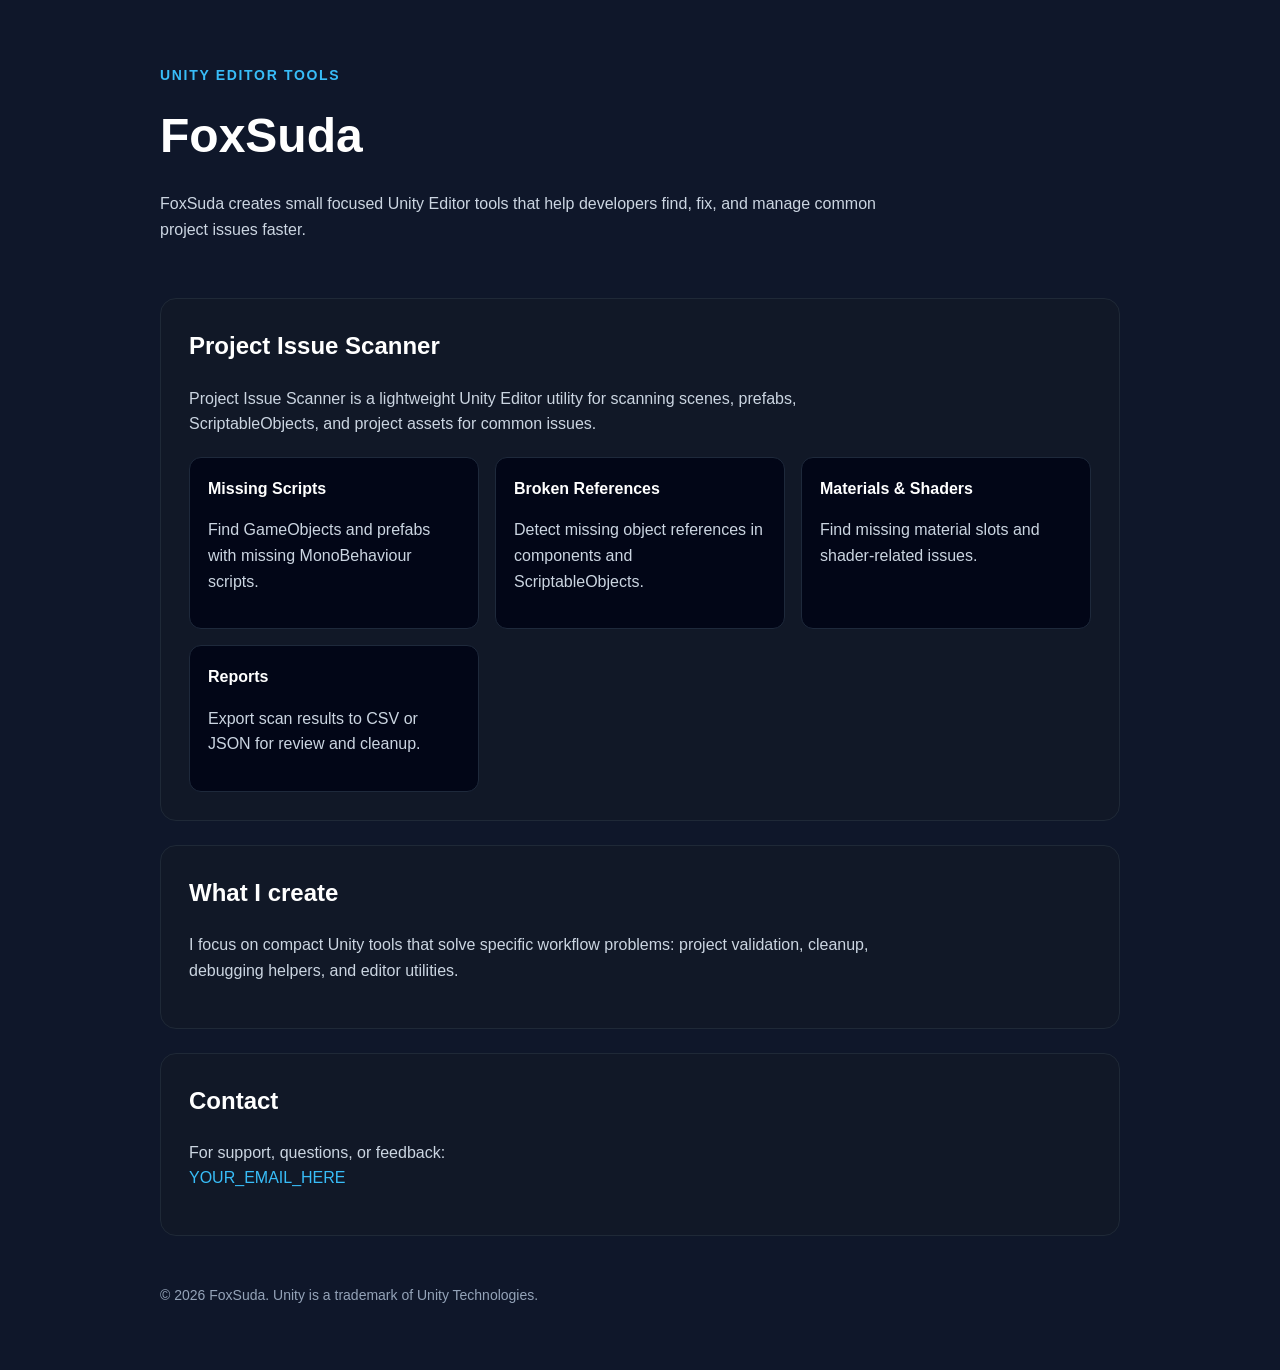
==== index.html @ 8eb8c8a2 "Create index.html" ====
<!DOCTYPE html>
<html lang="en">
<head>
  <meta charset="UTF-8" />
  <meta name="viewport" content="width=device-width, initial-scale=1.0" />
  <title>FoxSuda | Unity Editor Tools</title>
  <style>
    body {
      margin: 0;
      font-family: Arial, sans-serif;
      background: #0f172a;
      color: #e5e7eb;
      line-height: 1.6;
    }

    .container {
      max-width: 960px;
      margin: 0 auto;
      padding: 64px 24px;
    }

    .hero {
      margin-bottom: 56px;
    }

    .tag {
      color: #38bdf8;
      font-size: 14px;
      text-transform: uppercase;
      letter-spacing: 0.12em;
      font-weight: bold;
    }

    h1 {
      font-size: 48px;
      margin: 12px 0;
      color: #ffffff;
    }

    h2 {
      color: #ffffff;
      margin-top: 0;
    }

    p {
      color: #cbd5e1;
      max-width: 720px;
    }

    .card {
      background: #111827;
      border: 1px solid #1f2937;
      border-radius: 16px;
      padding: 28px;
      margin-bottom: 24px;
    }

    .features {
      display: grid;
      grid-template-columns: repeat(auto-fit, minmax(220px, 1fr));
      gap: 16px;
      margin-top: 20px;
    }

    .feature {
      background: #020617;
      border: 1px solid #1e293b;
      border-radius: 12px;
      padding: 18px;
    }

    .feature strong {
      color: #ffffff;
    }

    a {
      color: #38bdf8;
      text-decoration: none;
    }

    a:hover {
      text-decoration: underline;
    }

    .footer {
      margin-top: 48px;
      color: #94a3b8;
      font-size: 14px;
    }

    .button {
      display: inline-block;
      margin-top: 16px;
      padding: 10px 16px;
      background: #0284c7;
      color: white;
      border-radius: 10px;
      font-weight: bold;
    }

    .button:hover {
      background: #0369a1;
      text-decoration: none;
    }
  </style>
</head>
<body>
  <main class="container">
    <section class="hero">
      <div class="tag">Unity Editor Tools</div>
      <h1>FoxSuda</h1>
      <p>
        FoxSuda creates small focused Unity Editor tools that help developers find,
        fix, and manage common project issues faster.
      </p>
    </section>

    <section class="card">
      <h2>Project Issue Scanner</h2>
      <p>
        Project Issue Scanner is a lightweight Unity Editor utility for scanning scenes,
        prefabs, ScriptableObjects, and project assets for common issues.
      </p>

      <div class="features">
        <div class="feature">
          <strong>Missing Scripts</strong>
          <p>Find GameObjects and prefabs with missing MonoBehaviour scripts.</p>
        </div>

        <div class="feature">
          <strong>Broken References</strong>
          <p>Detect missing object references in components and ScriptableObjects.</p>
        </div>

        <div class="feature">
          <strong>Materials & Shaders</strong>
          <p>Find missing material slots and shader-related issues.</p>
        </div>

        <div class="feature">
          <strong>Reports</strong>
          <p>Export scan results to CSV or JSON for review and cleanup.</p>
        </div>
      </div>
    </section>

    <section class="card">
      <h2>What I create</h2>
      <p>
        I focus on compact Unity tools that solve specific workflow problems:
        project validation, cleanup, debugging helpers, and editor utilities.
      </p>
    </section>

    <section class="card">
      <h2>Contact</h2>
      <p>
        For support, questions, or feedback:
        <br />
        <a href="mailto:YOUR_EMAIL_HERE">YOUR_EMAIL_HERE</a>
      </p>
    </section>

    <div class="footer">
      © 2026 FoxSuda. Unity is a trademark of Unity Technologies.
    </div>
  </main>
</body>
</html>
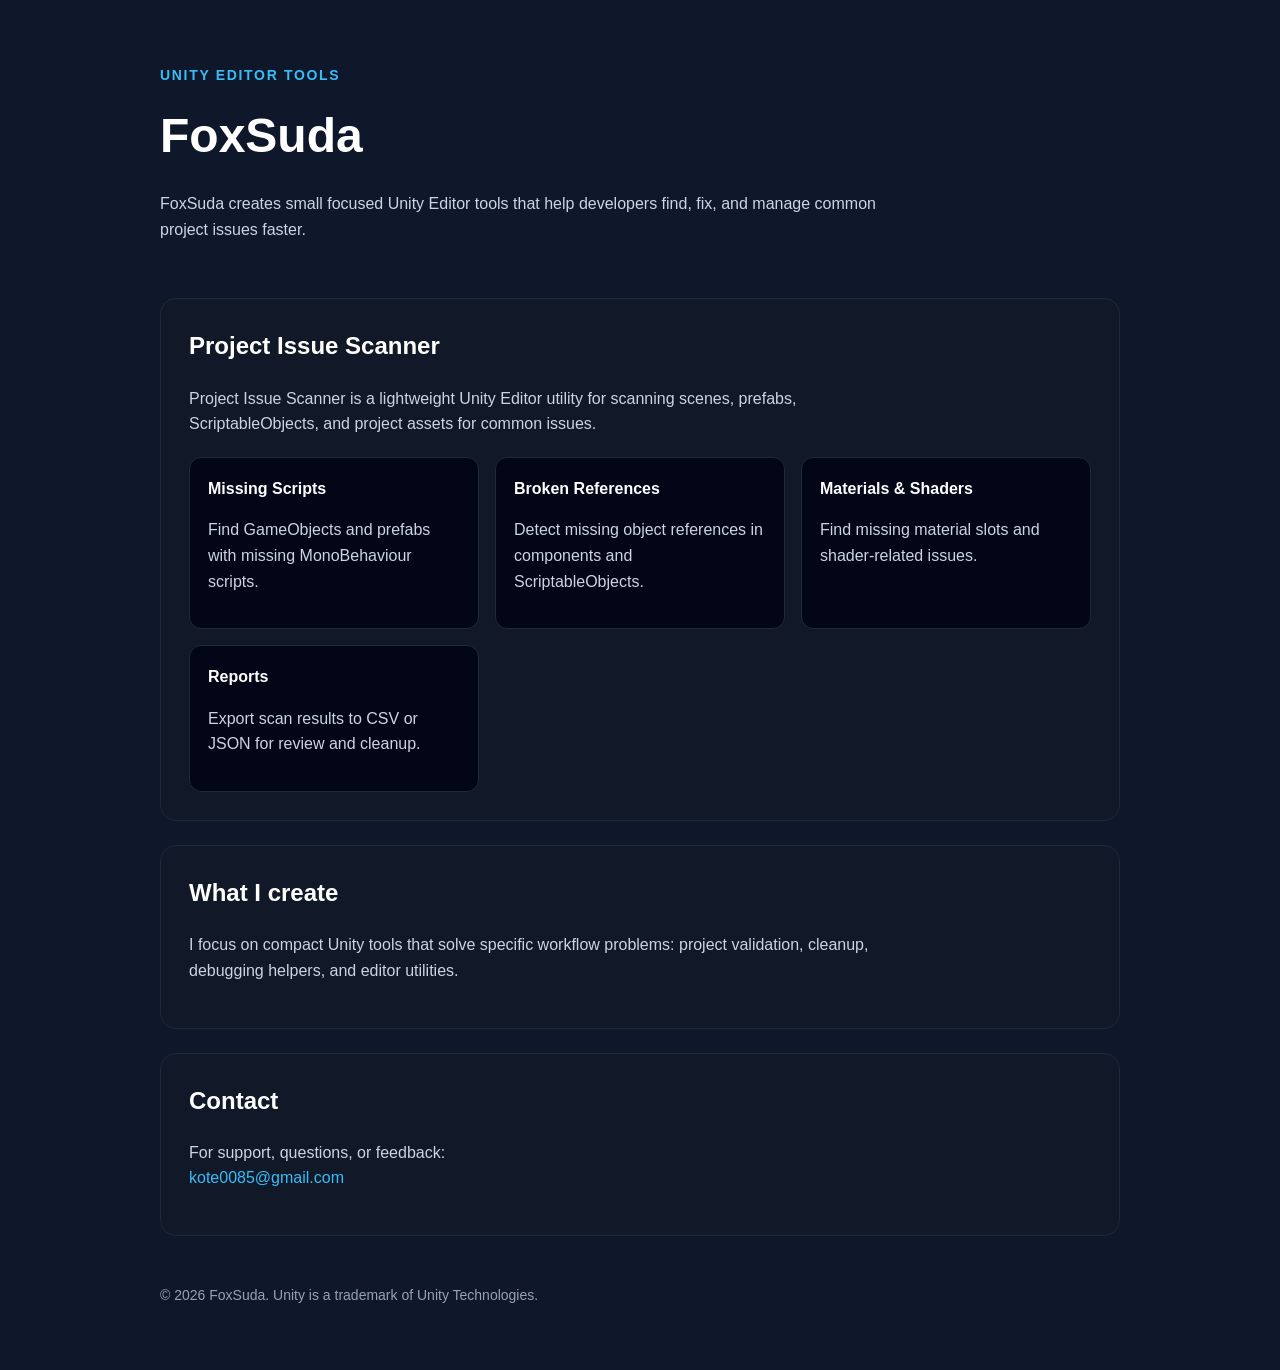
==== commit 686fd891: "Update index.html" ====
--- a/index.html
+++ b/index.html
@@ -158,7 +158,7 @@
       <p>
         For support, questions, or feedback:
         <br />
-        <a href="mailto:YOUR_EMAIL_HERE">YOUR_EMAIL_HERE</a>
+        <a href="mailto:YOUR_EMAIL_HERE">kote0085@gmail.com</a>
       </p>
     </section>
 
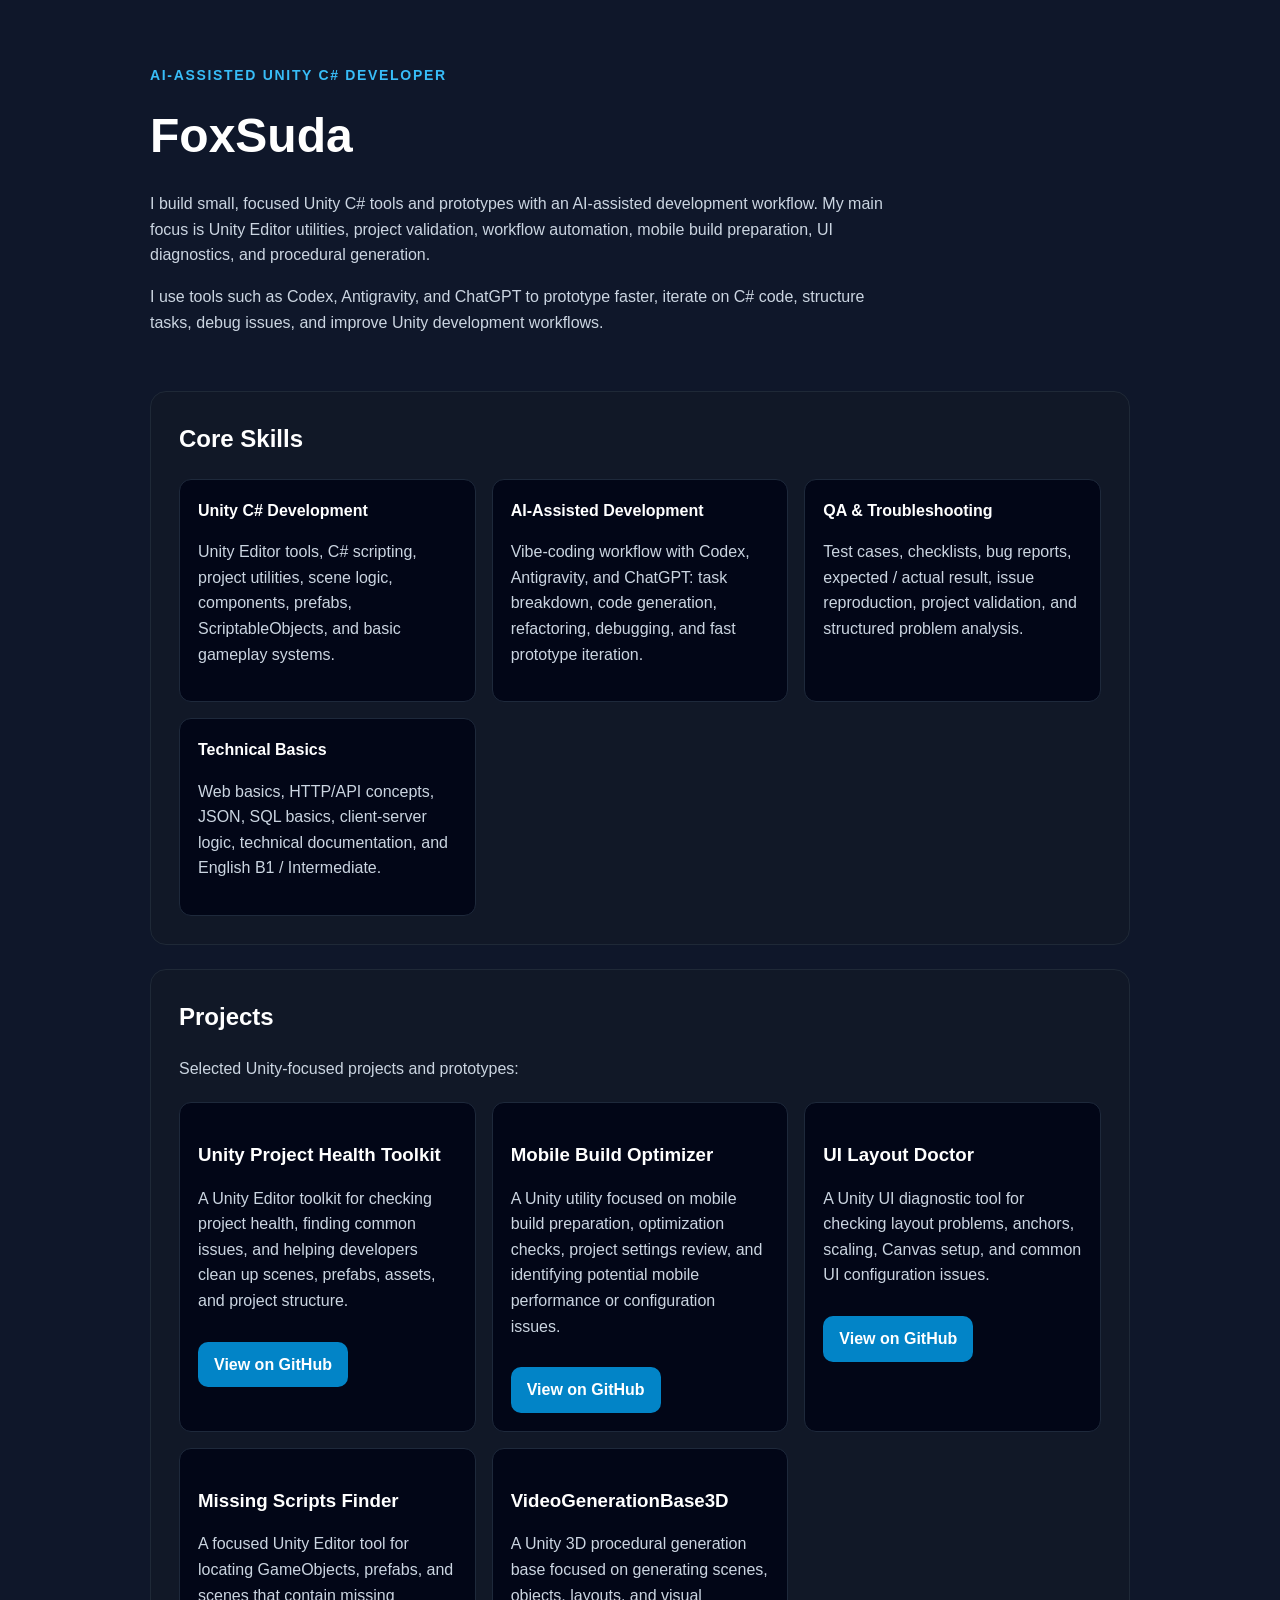
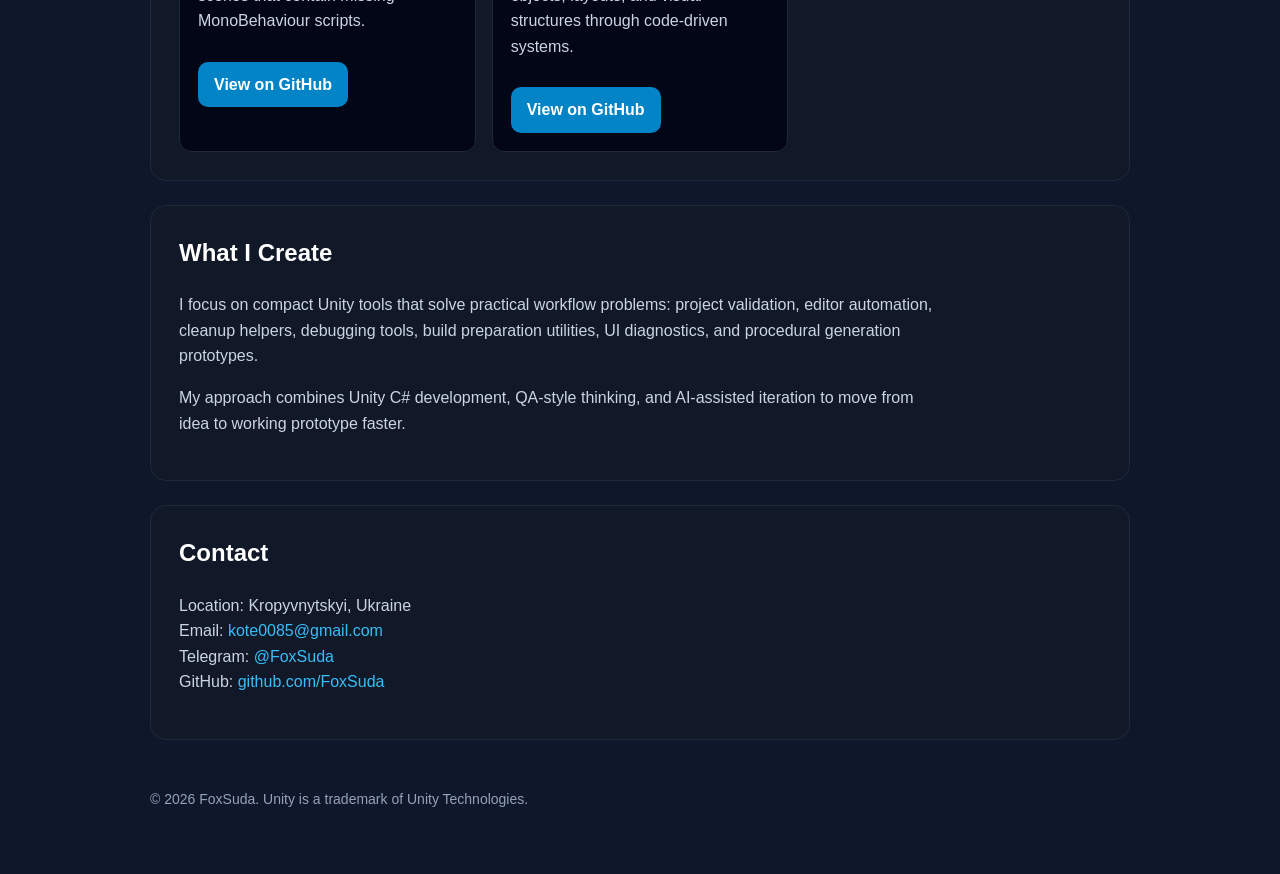
==== commit c84b1f44: "Update index.html" ====
--- a/index.html
+++ b/index.html
@@ -3,7 +3,12 @@
 <head>
   <meta charset="UTF-8" />
   <meta name="viewport" content="width=device-width, initial-scale=1.0" />
-  <title>FoxSuda | Unity Editor Tools</title>
+  <meta
+    name="description"
+    content="FoxSuda — AI-assisted Unity C# developer focused on Unity Editor tools, project validation utilities, mobile optimization, UI diagnostics, and procedural generation."
+  />
+  <title>FoxSuda | AI-Assisted Unity C# Developer</title>
+
   <style>
     body {
       margin: 0;
@@ -14,7 +19,7 @@
     }
 
     .container {
-      max-width: 960px;
+      max-width: 980px;
       margin: 0 auto;
       padding: 64px 24px;
     }
@@ -42,9 +47,14 @@
       margin-top: 0;
     }
 
+    h3 {
+      color: #ffffff;
+      margin-bottom: 8px;
+    }
+
     p {
       color: #cbd5e1;
-      max-width: 720px;
+      max-width: 760px;
     }
 
     .card {
@@ -55,22 +65,27 @@
       margin-bottom: 24px;
     }
 
-    .features {
+    .grid {
       display: grid;
-      grid-template-columns: repeat(auto-fit, minmax(220px, 1fr));
+      grid-template-columns: repeat(auto-fit, minmax(240px, 1fr));
       gap: 16px;
       margin-top: 20px;
     }
 
-    .feature {
+    .item {
       background: #020617;
       border: 1px solid #1e293b;
       border-radius: 12px;
       padding: 18px;
     }
 
-    .feature strong {
-      color: #ffffff;
+    .item strong {
+      color: #ffffff;
+    }
+
+    .small {
+      font-size: 14px;
+      color: #94a3b8;
     }
 
     a {
@@ -82,15 +97,9 @@
       text-decoration: underline;
     }
 
-    .footer {
-      margin-top: 48px;
-      color: #94a3b8;
-      font-size: 14px;
-    }
-
     .button {
       display: inline-block;
-      margin-top: 16px;
+      margin-top: 12px;
       padding: 10px 16px;
       background: #0284c7;
       color: white;
@@ -102,63 +111,165 @@
       background: #0369a1;
       text-decoration: none;
     }
+
+    .footer {
+      margin-top: 48px;
+      color: #94a3b8;
+      font-size: 14px;
+    }
   </style>
 </head>
+
 <body>
   <main class="container">
     <section class="hero">
-      <div class="tag">Unity Editor Tools</div>
+      <div class="tag">AI-Assisted Unity C# Developer</div>
       <h1>FoxSuda</h1>
-      <p>
-        FoxSuda creates small focused Unity Editor tools that help developers find,
-        fix, and manage common project issues faster.
-      </p>
-    </section>
-
-    <section class="card">
-      <h2>Project Issue Scanner</h2>
-      <p>
-        Project Issue Scanner is a lightweight Unity Editor utility for scanning scenes,
-        prefabs, ScriptableObjects, and project assets for common issues.
-      </p>
-
-      <div class="features">
-        <div class="feature">
-          <strong>Missing Scripts</strong>
-          <p>Find GameObjects and prefabs with missing MonoBehaviour scripts.</p>
-        </div>
-
-        <div class="feature">
-          <strong>Broken References</strong>
-          <p>Detect missing object references in components and ScriptableObjects.</p>
-        </div>
-
-        <div class="feature">
-          <strong>Materials & Shaders</strong>
-          <p>Find missing material slots and shader-related issues.</p>
-        </div>
-
-        <div class="feature">
-          <strong>Reports</strong>
-          <p>Export scan results to CSV or JSON for review and cleanup.</p>
+
+      <p>
+        I build small, focused Unity C# tools and prototypes with an AI-assisted
+        development workflow. My main focus is Unity Editor utilities, project
+        validation, workflow automation, mobile build preparation, UI diagnostics,
+        and procedural generation.
+      </p>
+
+      <p>
+        I use tools such as Codex, Antigravity, and ChatGPT to prototype faster,
+        iterate on C# code, structure tasks, debug issues, and improve Unity
+        development workflows.
+      </p>
+    </section>
+
+    <section class="card">
+      <h2>Core Skills</h2>
+
+      <div class="grid">
+        <div class="item">
+          <strong>Unity C# Development</strong>
+          <p>
+            Unity Editor tools, C# scripting, project utilities, scene logic,
+            components, prefabs, ScriptableObjects, and basic gameplay systems.
+          </p>
+        </div>
+
+        <div class="item">
+          <strong>AI-Assisted Development</strong>
+          <p>
+            Vibe-coding workflow with Codex, Antigravity, and ChatGPT:
+            task breakdown, code generation, refactoring, debugging, and fast
+            prototype iteration.
+          </p>
+        </div>
+
+        <div class="item">
+          <strong>QA & Troubleshooting</strong>
+          <p>
+            Test cases, checklists, bug reports, expected / actual result,
+            issue reproduction, project validation, and structured problem analysis.
+          </p>
+        </div>
+
+        <div class="item">
+          <strong>Technical Basics</strong>
+          <p>
+            Web basics, HTTP/API concepts, JSON, SQL basics, client-server logic,
+            technical documentation, and English B1 / Intermediate.
+          </p>
         </div>
       </div>
     </section>
 
     <section class="card">
-      <h2>What I create</h2>
-      <p>
-        I focus on compact Unity tools that solve specific workflow problems:
-        project validation, cleanup, debugging helpers, and editor utilities.
+      <h2>Projects</h2>
+      <p>
+        Selected Unity-focused projects and prototypes:
+      </p>
+
+      <div class="grid">
+        <div class="item">
+          <h3>Unity Project Health Toolkit</h3>
+          <p>
+            A Unity Editor toolkit for checking project health, finding common
+            issues, and helping developers clean up scenes, prefabs, assets, and
+            project structure.
+          </p>
+          <a class="button" href="https://github.com/FoxSuda/UnityProjectHealthToolkit" target="_blank" rel="noopener noreferrer">
+            View on GitHub
+          </a>
+        </div>
+
+        <div class="item">
+          <h3>Mobile Build Optimizer</h3>
+          <p>
+            A Unity utility focused on mobile build preparation, optimization
+            checks, project settings review, and identifying potential mobile
+            performance or configuration issues.
+          </p>
+          <a class="button" href="https://github.com/FoxSuda/Mobile-Build-Optimizer" target="_blank" rel="noopener noreferrer">
+            View on GitHub
+          </a>
+        </div>
+
+        <div class="item">
+          <h3>UI Layout Doctor</h3>
+          <p>
+            A Unity UI diagnostic tool for checking layout problems, anchors,
+            scaling, Canvas setup, and common UI configuration issues.
+          </p>
+          <a class="button" href="https://github.com/FoxSuda/UI-Layout-Doctor" target="_blank" rel="noopener noreferrer">
+            View on GitHub
+          </a>
+        </div>
+
+        <div class="item">
+          <h3>Missing Scripts Finder</h3>
+          <p>
+            A focused Unity Editor tool for locating GameObjects, prefabs, and
+            scenes that contain missing MonoBehaviour scripts.
+          </p>
+          <a class="button" href="https://github.com/FoxSuda/Missing-Scripts-Finder" target="_blank" rel="noopener noreferrer">
+            View on GitHub
+          </a>
+        </div>
+
+        <div class="item">
+          <h3>VideoGenerationBase3D</h3>
+          <p>
+            A Unity 3D procedural generation base focused on generating scenes,
+            objects, layouts, and visual structures through code-driven systems.
+          </p>
+          <a class="button" href="https://github.com/FoxSuda/VideoGenerationBase3D" target="_blank" rel="noopener noreferrer">
+            View on GitHub
+          </a>
+        </div>
+      </div>
+    </section>
+
+    <section class="card">
+      <h2>What I Create</h2>
+      <p>
+        I focus on compact Unity tools that solve practical workflow problems:
+        project validation, editor automation, cleanup helpers, debugging tools,
+        build preparation utilities, UI diagnostics, and procedural generation
+        prototypes.
+      </p>
+
+      <p>
+        My approach combines Unity C# development, QA-style thinking, and
+        AI-assisted iteration to move from idea to working prototype faster.
       </p>
     </section>
 
     <section class="card">
       <h2>Contact</h2>
       <p>
-        For support, questions, or feedback:
+        Location: Kropyvnytskyi, Ukraine
         <br />
-        <a href="mailto:YOUR_EMAIL_HERE">kote0085@gmail.com</a>
+        Email: <a href="mailto:kote0085@gmail.com">kote0085@gmail.com</a>
+        <br />
+        Telegram: <a href="https://t.me/FoxSuda" target="_blank" rel="noopener noreferrer">@FoxSuda</a>
+        <br />
+        GitHub: <a href="https://github.com/FoxSuda" target="_blank" rel="noopener noreferrer">github.com/FoxSuda</a>
       </p>
     </section>
 
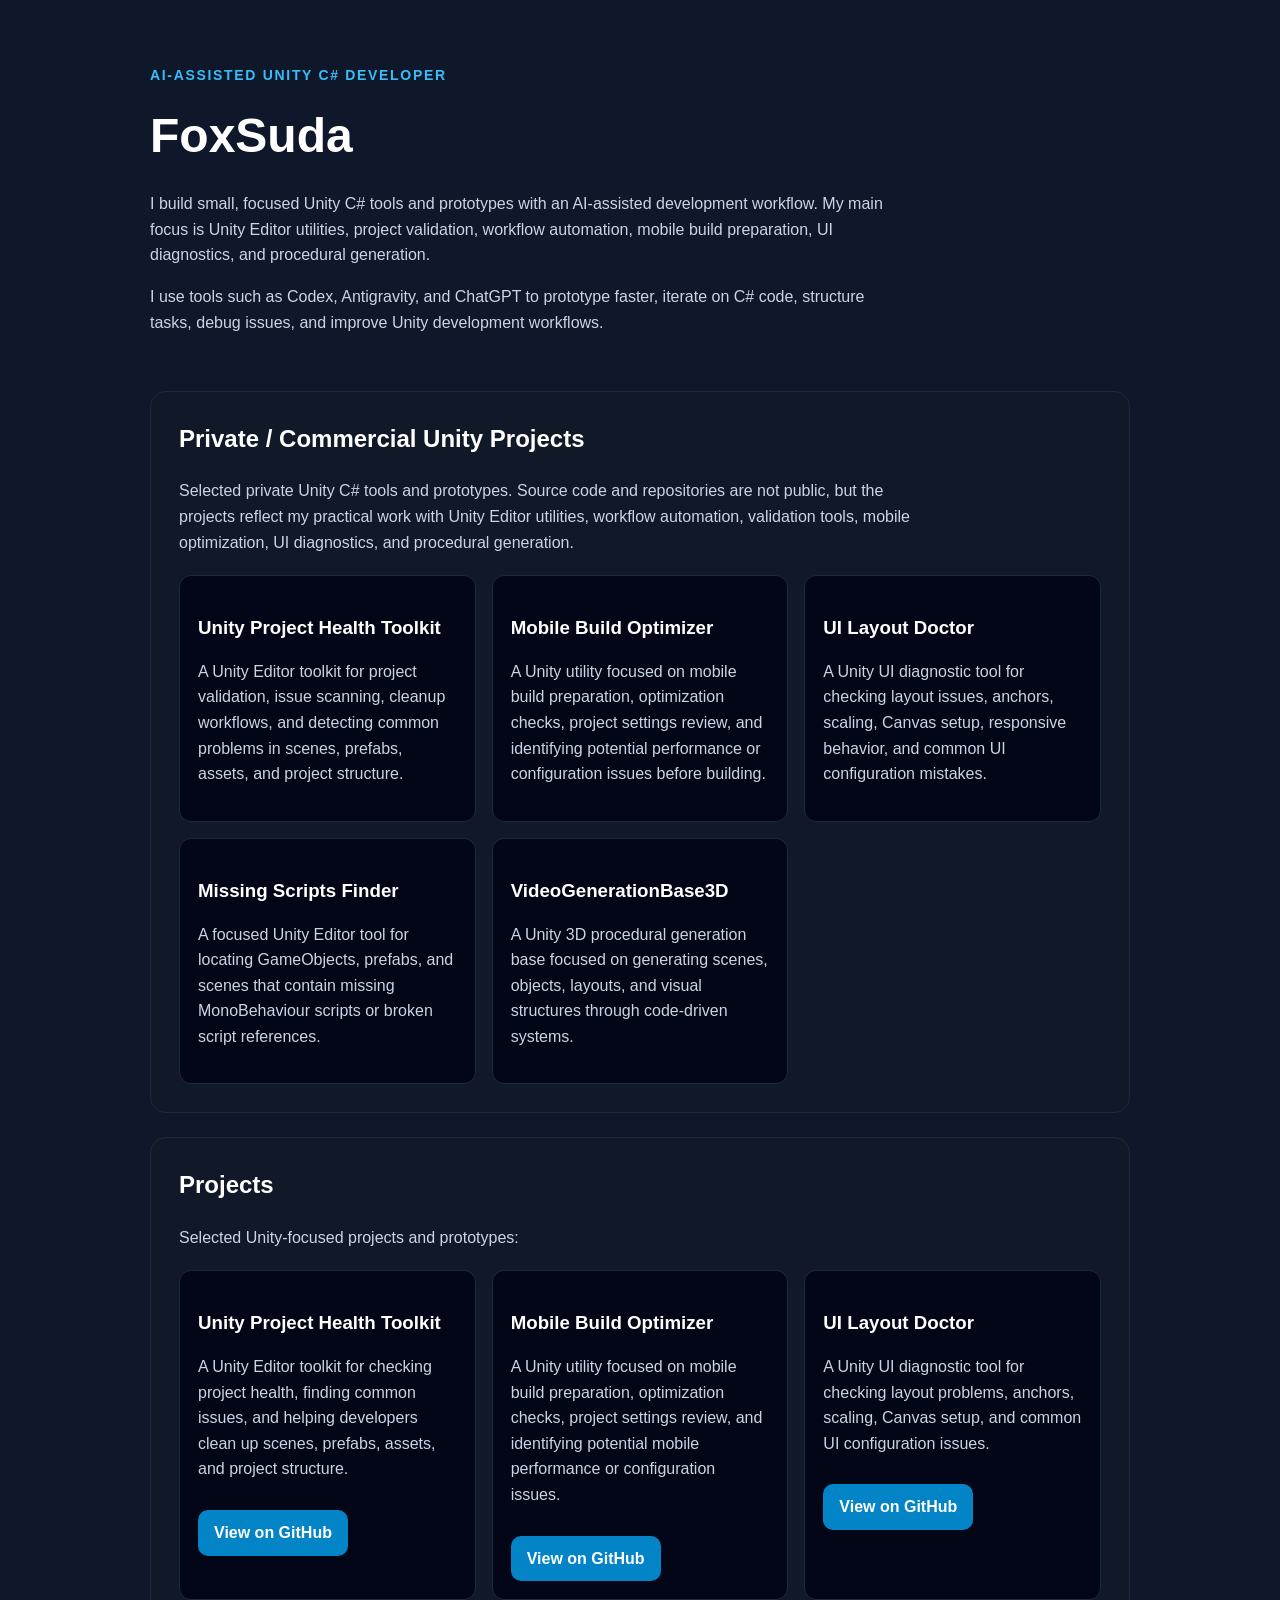
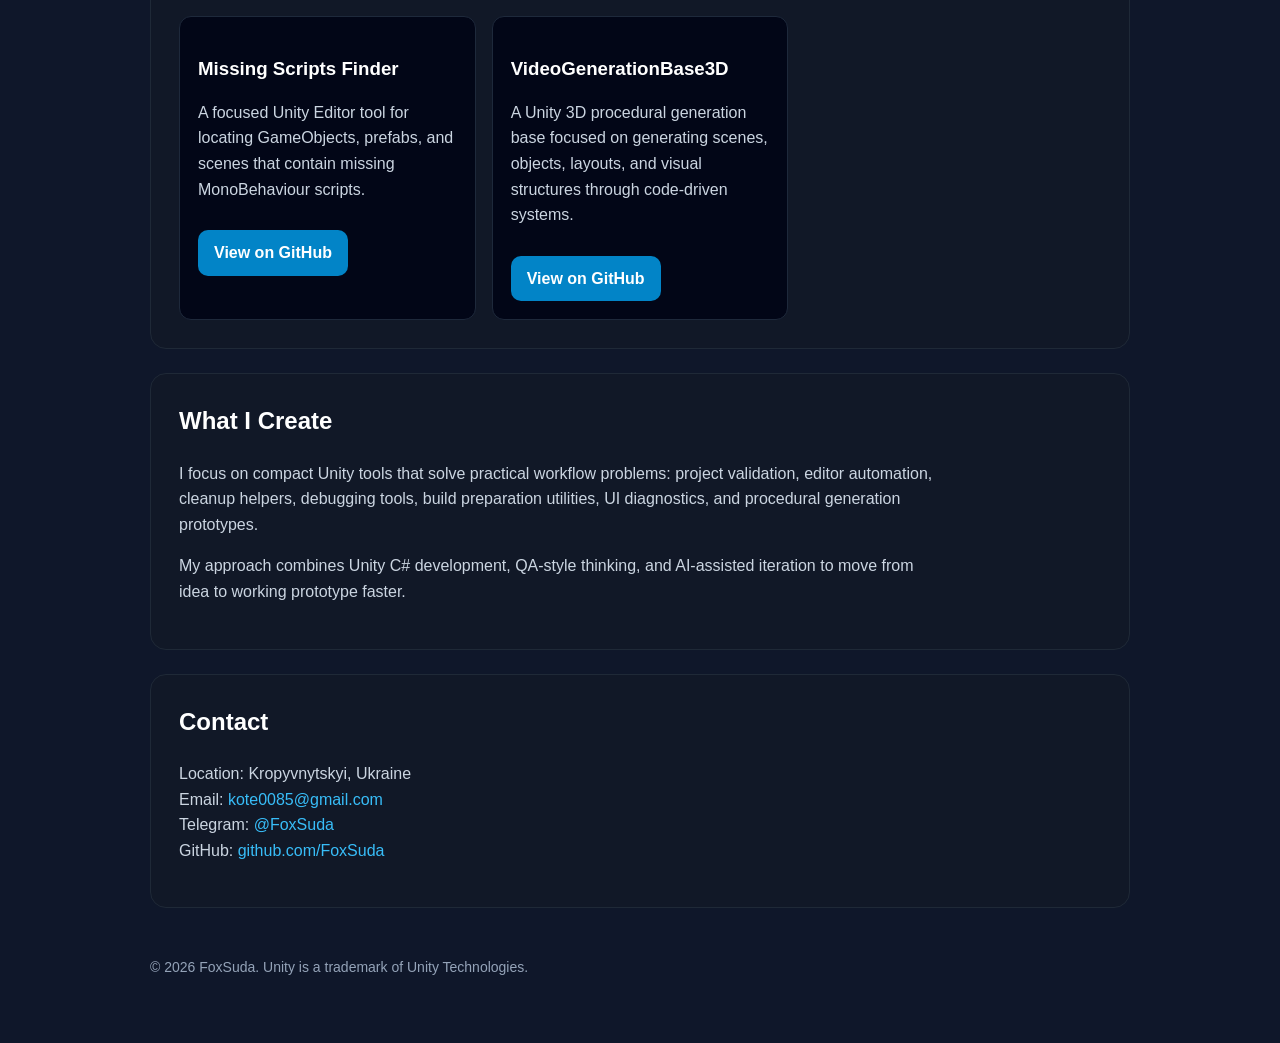
==== commit 9f22f5e8: "Update index.html" ====
--- a/index.html
+++ b/index.html
@@ -141,43 +141,58 @@
     </section>
 
     <section class="card">
-      <h2>Core Skills</h2>
-
-      <div class="grid">
-        <div class="item">
-          <strong>Unity C# Development</strong>
-          <p>
-            Unity Editor tools, C# scripting, project utilities, scene logic,
-            components, prefabs, ScriptableObjects, and basic gameplay systems.
-          </p>
-        </div>
-
-        <div class="item">
-          <strong>AI-Assisted Development</strong>
-          <p>
-            Vibe-coding workflow with Codex, Antigravity, and ChatGPT:
-            task breakdown, code generation, refactoring, debugging, and fast
-            prototype iteration.
-          </p>
-        </div>
-
-        <div class="item">
-          <strong>QA & Troubleshooting</strong>
-          <p>
-            Test cases, checklists, bug reports, expected / actual result,
-            issue reproduction, project validation, and structured problem analysis.
-          </p>
-        </div>
-
-        <div class="item">
-          <strong>Technical Basics</strong>
-          <p>
-            Web basics, HTTP/API concepts, JSON, SQL basics, client-server logic,
-            technical documentation, and English B1 / Intermediate.
-          </p>
-        </div>
-      </div>
-    </section>
+  <h2>Private / Commercial Unity Projects</h2>
+  <p>
+    Selected private Unity C# tools and prototypes. Source code and repositories
+    are not public, but the projects reflect my practical work with Unity Editor
+    utilities, workflow automation, validation tools, mobile optimization, UI
+    diagnostics, and procedural generation.
+  </p>
+
+  <div class="grid">
+    <div class="item">
+      <h3>Unity Project Health Toolkit</h3>
+      <p>
+        A Unity Editor toolkit for project validation, issue scanning, cleanup
+        workflows, and detecting common problems in scenes, prefabs, assets, and
+        project structure.
+      </p>
+    </div>
+
+    <div class="item">
+      <h3>Mobile Build Optimizer</h3>
+      <p>
+        A Unity utility focused on mobile build preparation, optimization checks,
+        project settings review, and identifying potential performance or
+        configuration issues before building.
+      </p>
+    </div>
+
+    <div class="item">
+      <h3>UI Layout Doctor</h3>
+      <p>
+        A Unity UI diagnostic tool for checking layout issues, anchors, scaling,
+        Canvas setup, responsive behavior, and common UI configuration mistakes.
+      </p>
+    </div>
+
+    <div class="item">
+      <h3>Missing Scripts Finder</h3>
+      <p>
+        A focused Unity Editor tool for locating GameObjects, prefabs, and scenes
+        that contain missing MonoBehaviour scripts or broken script references.
+      </p>
+    </div>
+
+    <div class="item">
+      <h3>VideoGenerationBase3D</h3>
+      <p>
+        A Unity 3D procedural generation base focused on generating scenes,
+        objects, layouts, and visual structures through code-driven systems.
+      </p>
+    </div>
+  </div>
+</section>
 
     <section class="card">
       <h2>Projects</h2>
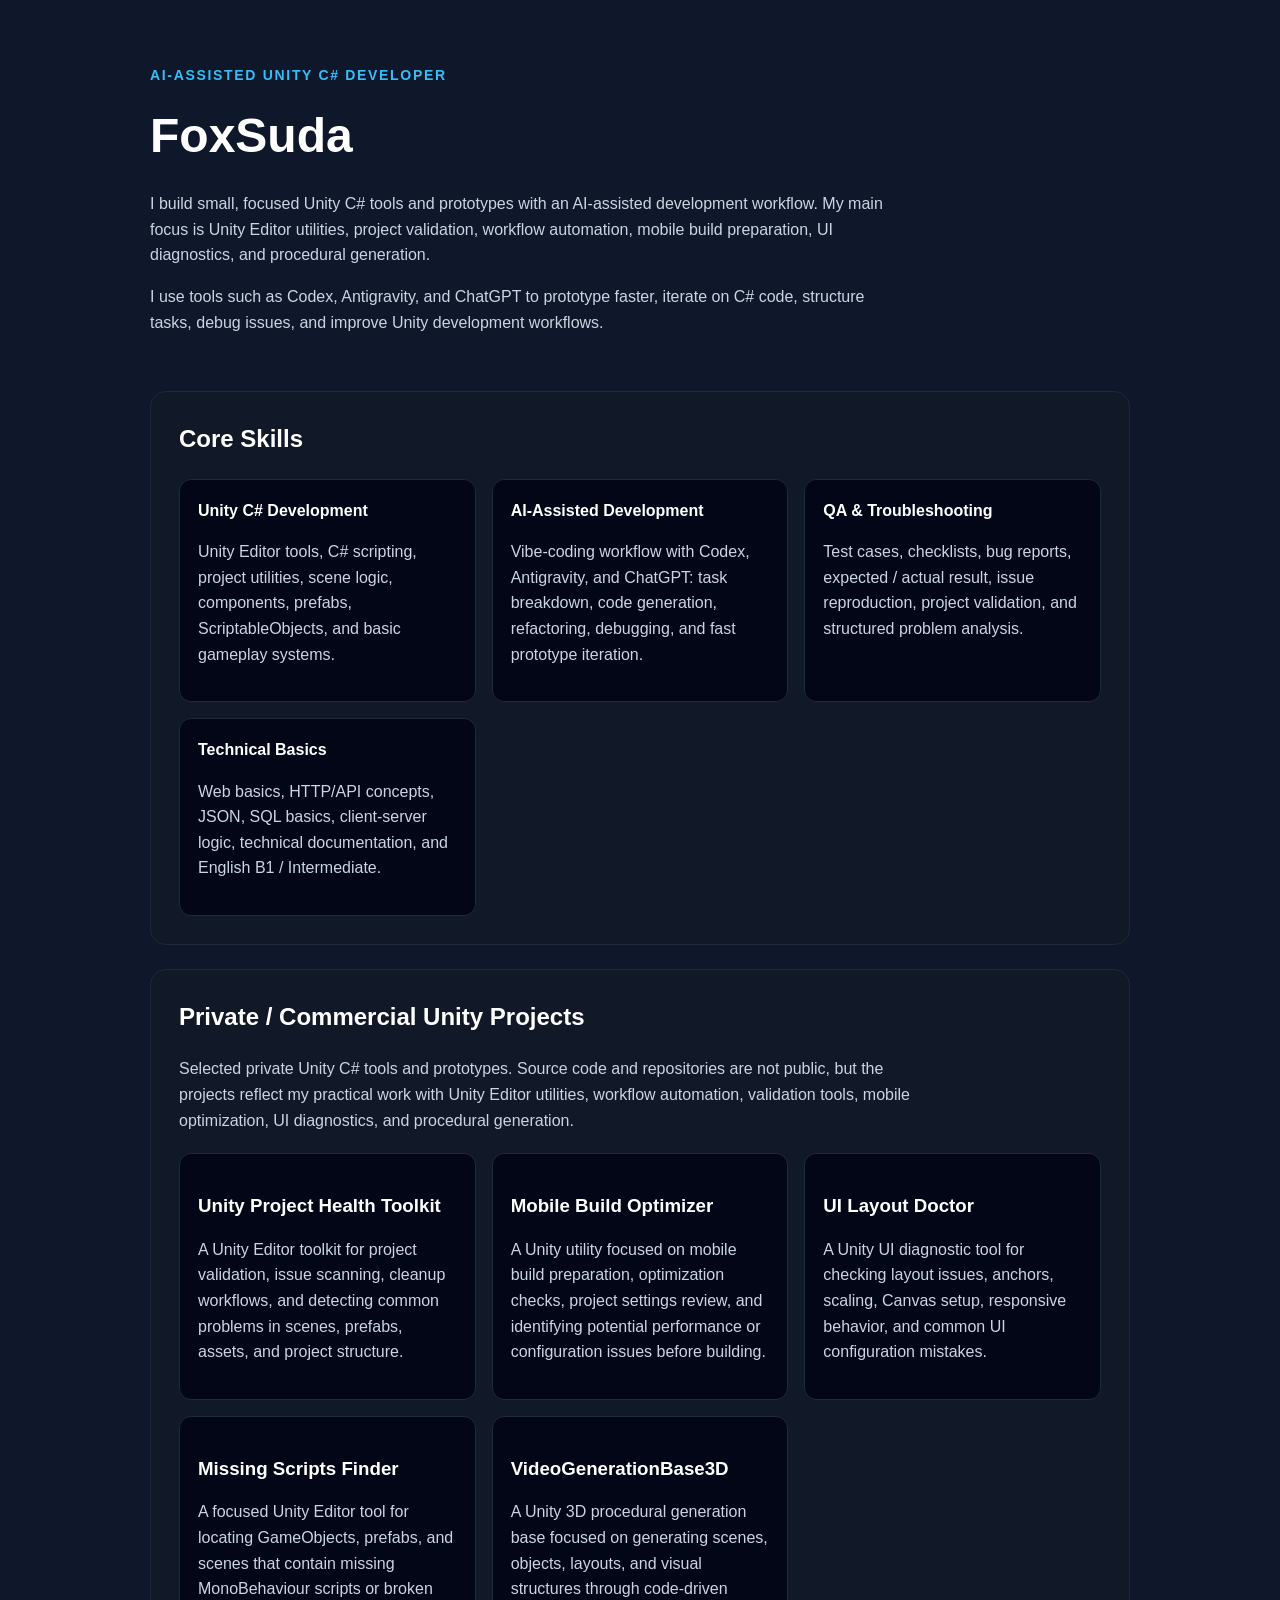
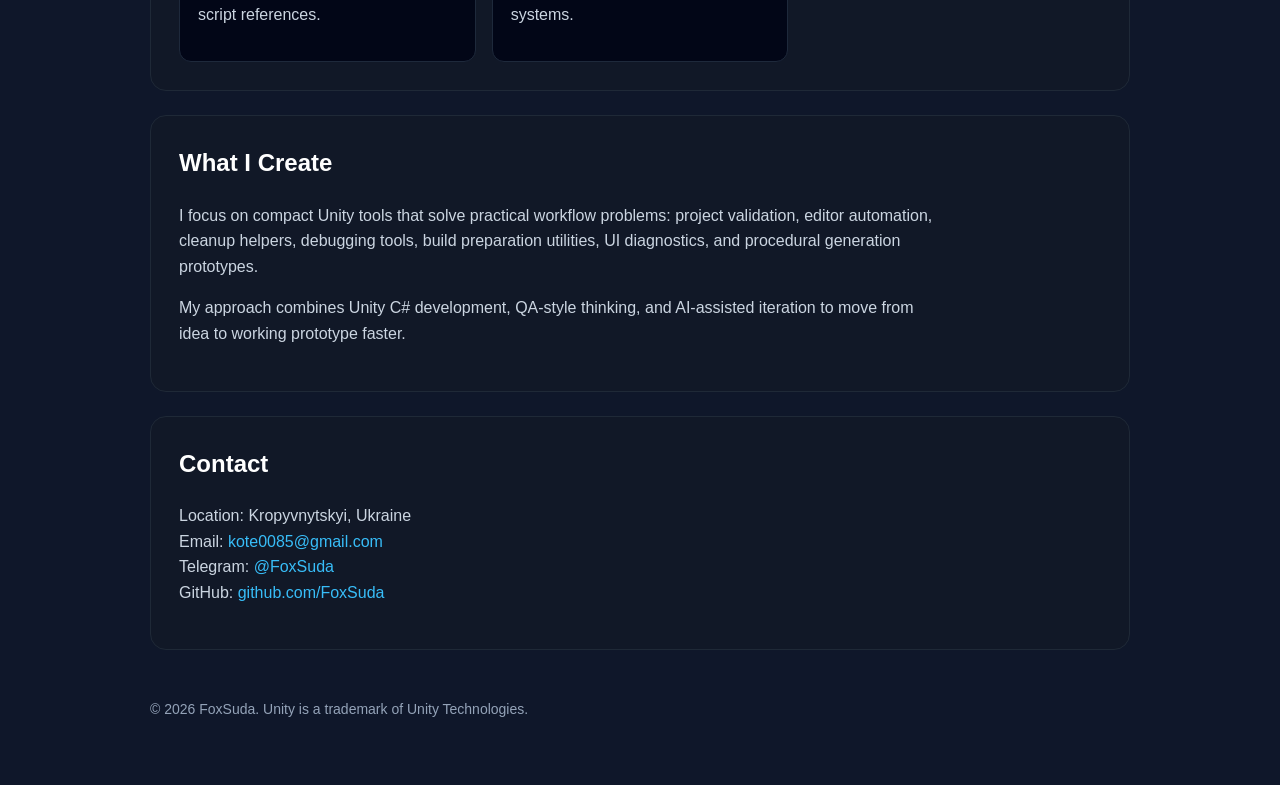
==== commit 45a316ba: "Update index.html" ====
--- a/index.html
+++ b/index.html
@@ -83,11 +83,6 @@
       color: #ffffff;
     }
 
-    .small {
-      font-size: 14px;
-      color: #94a3b8;
-    }
-
     a {
       color: #38bdf8;
       text-decoration: none;
@@ -95,21 +90,6 @@
 
     a:hover {
       text-decoration: underline;
-    }
-
-    .button {
-      display: inline-block;
-      margin-top: 12px;
-      padding: 10px 16px;
-      background: #0284c7;
-      color: white;
-      border-radius: 10px;
-      font-weight: bold;
-    }
-
-    .button:hover {
-      background: #0369a1;
-      text-decoration: none;
     }
 
     .footer {
@@ -141,110 +121,87 @@
     </section>
 
     <section class="card">
-  <h2>Private / Commercial Unity Projects</h2>
-  <p>
-    Selected private Unity C# tools and prototypes. Source code and repositories
-    are not public, but the projects reflect my practical work with Unity Editor
-    utilities, workflow automation, validation tools, mobile optimization, UI
-    diagnostics, and procedural generation.
-  </p>
-
-  <div class="grid">
-    <div class="item">
-      <h3>Unity Project Health Toolkit</h3>
-      <p>
-        A Unity Editor toolkit for project validation, issue scanning, cleanup
-        workflows, and detecting common problems in scenes, prefabs, assets, and
-        project structure.
-      </p>
-    </div>
-
-    <div class="item">
-      <h3>Mobile Build Optimizer</h3>
-      <p>
-        A Unity utility focused on mobile build preparation, optimization checks,
-        project settings review, and identifying potential performance or
-        configuration issues before building.
-      </p>
-    </div>
-
-    <div class="item">
-      <h3>UI Layout Doctor</h3>
-      <p>
-        A Unity UI diagnostic tool for checking layout issues, anchors, scaling,
-        Canvas setup, responsive behavior, and common UI configuration mistakes.
-      </p>
-    </div>
-
-    <div class="item">
-      <h3>Missing Scripts Finder</h3>
-      <p>
-        A focused Unity Editor tool for locating GameObjects, prefabs, and scenes
-        that contain missing MonoBehaviour scripts or broken script references.
-      </p>
-    </div>
-
-    <div class="item">
-      <h3>VideoGenerationBase3D</h3>
-      <p>
-        A Unity 3D procedural generation base focused on generating scenes,
-        objects, layouts, and visual structures through code-driven systems.
-      </p>
-    </div>
-  </div>
-</section>
-
-    <section class="card">
-      <h2>Projects</h2>
-      <p>
-        Selected Unity-focused projects and prototypes:
-      </p>
+      <h2>Core Skills</h2>
 
       <div class="grid">
         <div class="item">
+          <strong>Unity C# Development</strong>
+          <p>
+            Unity Editor tools, C# scripting, project utilities, scene logic,
+            components, prefabs, ScriptableObjects, and basic gameplay systems.
+          </p>
+        </div>
+
+        <div class="item">
+          <strong>AI-Assisted Development</strong>
+          <p>
+            Vibe-coding workflow with Codex, Antigravity, and ChatGPT:
+            task breakdown, code generation, refactoring, debugging, and fast
+            prototype iteration.
+          </p>
+        </div>
+
+        <div class="item">
+          <strong>QA & Troubleshooting</strong>
+          <p>
+            Test cases, checklists, bug reports, expected / actual result,
+            issue reproduction, project validation, and structured problem analysis.
+          </p>
+        </div>
+
+        <div class="item">
+          <strong>Technical Basics</strong>
+          <p>
+            Web basics, HTTP/API concepts, JSON, SQL basics, client-server logic,
+            technical documentation, and English B1 / Intermediate.
+          </p>
+        </div>
+      </div>
+    </section>
+
+    <section class="card">
+      <h2>Private / Commercial Unity Projects</h2>
+
+      <p>
+        Selected private Unity C# tools and prototypes. Source code and repositories
+        are not public, but the projects reflect my practical work with Unity Editor
+        utilities, workflow automation, validation tools, mobile optimization, UI
+        diagnostics, and procedural generation.
+      </p>
+
+      <div class="grid">
+        <div class="item">
           <h3>Unity Project Health Toolkit</h3>
           <p>
-            A Unity Editor toolkit for checking project health, finding common
-            issues, and helping developers clean up scenes, prefabs, assets, and
-            project structure.
-          </p>
-          <a class="button" href="https://github.com/FoxSuda/UnityProjectHealthToolkit" target="_blank" rel="noopener noreferrer">
-            View on GitHub
-          </a>
+            A Unity Editor toolkit for project validation, issue scanning, cleanup
+            workflows, and detecting common problems in scenes, prefabs, assets,
+            and project structure.
+          </p>
         </div>
 
         <div class="item">
           <h3>Mobile Build Optimizer</h3>
           <p>
-            A Unity utility focused on mobile build preparation, optimization
-            checks, project settings review, and identifying potential mobile
-            performance or configuration issues.
-          </p>
-          <a class="button" href="https://github.com/FoxSuda/Mobile-Build-Optimizer" target="_blank" rel="noopener noreferrer">
-            View on GitHub
-          </a>
+            A Unity utility focused on mobile build preparation, optimization checks,
+            project settings review, and identifying potential performance or
+            configuration issues before building.
+          </p>
         </div>
 
         <div class="item">
           <h3>UI Layout Doctor</h3>
           <p>
-            A Unity UI diagnostic tool for checking layout problems, anchors,
-            scaling, Canvas setup, and common UI configuration issues.
-          </p>
-          <a class="button" href="https://github.com/FoxSuda/UI-Layout-Doctor" target="_blank" rel="noopener noreferrer">
-            View on GitHub
-          </a>
+            A Unity UI diagnostic tool for checking layout issues, anchors, scaling,
+            Canvas setup, responsive behavior, and common UI configuration mistakes.
+          </p>
         </div>
 
         <div class="item">
           <h3>Missing Scripts Finder</h3>
           <p>
-            A focused Unity Editor tool for locating GameObjects, prefabs, and
-            scenes that contain missing MonoBehaviour scripts.
-          </p>
-          <a class="button" href="https://github.com/FoxSuda/Missing-Scripts-Finder" target="_blank" rel="noopener noreferrer">
-            View on GitHub
-          </a>
+            A focused Unity Editor tool for locating GameObjects, prefabs, and scenes
+            that contain missing MonoBehaviour scripts or broken script references.
+          </p>
         </div>
 
         <div class="item">
@@ -253,15 +210,13 @@
             A Unity 3D procedural generation base focused on generating scenes,
             objects, layouts, and visual structures through code-driven systems.
           </p>
-          <a class="button" href="https://github.com/FoxSuda/VideoGenerationBase3D" target="_blank" rel="noopener noreferrer">
-            View on GitHub
-          </a>
         </div>
       </div>
     </section>
 
     <section class="card">
       <h2>What I Create</h2>
+
       <p>
         I focus on compact Unity tools that solve practical workflow problems:
         project validation, editor automation, cleanup helpers, debugging tools,
@@ -277,6 +232,7 @@
 
     <section class="card">
       <h2>Contact</h2>
+
       <p>
         Location: Kropyvnytskyi, Ukraine
         <br />
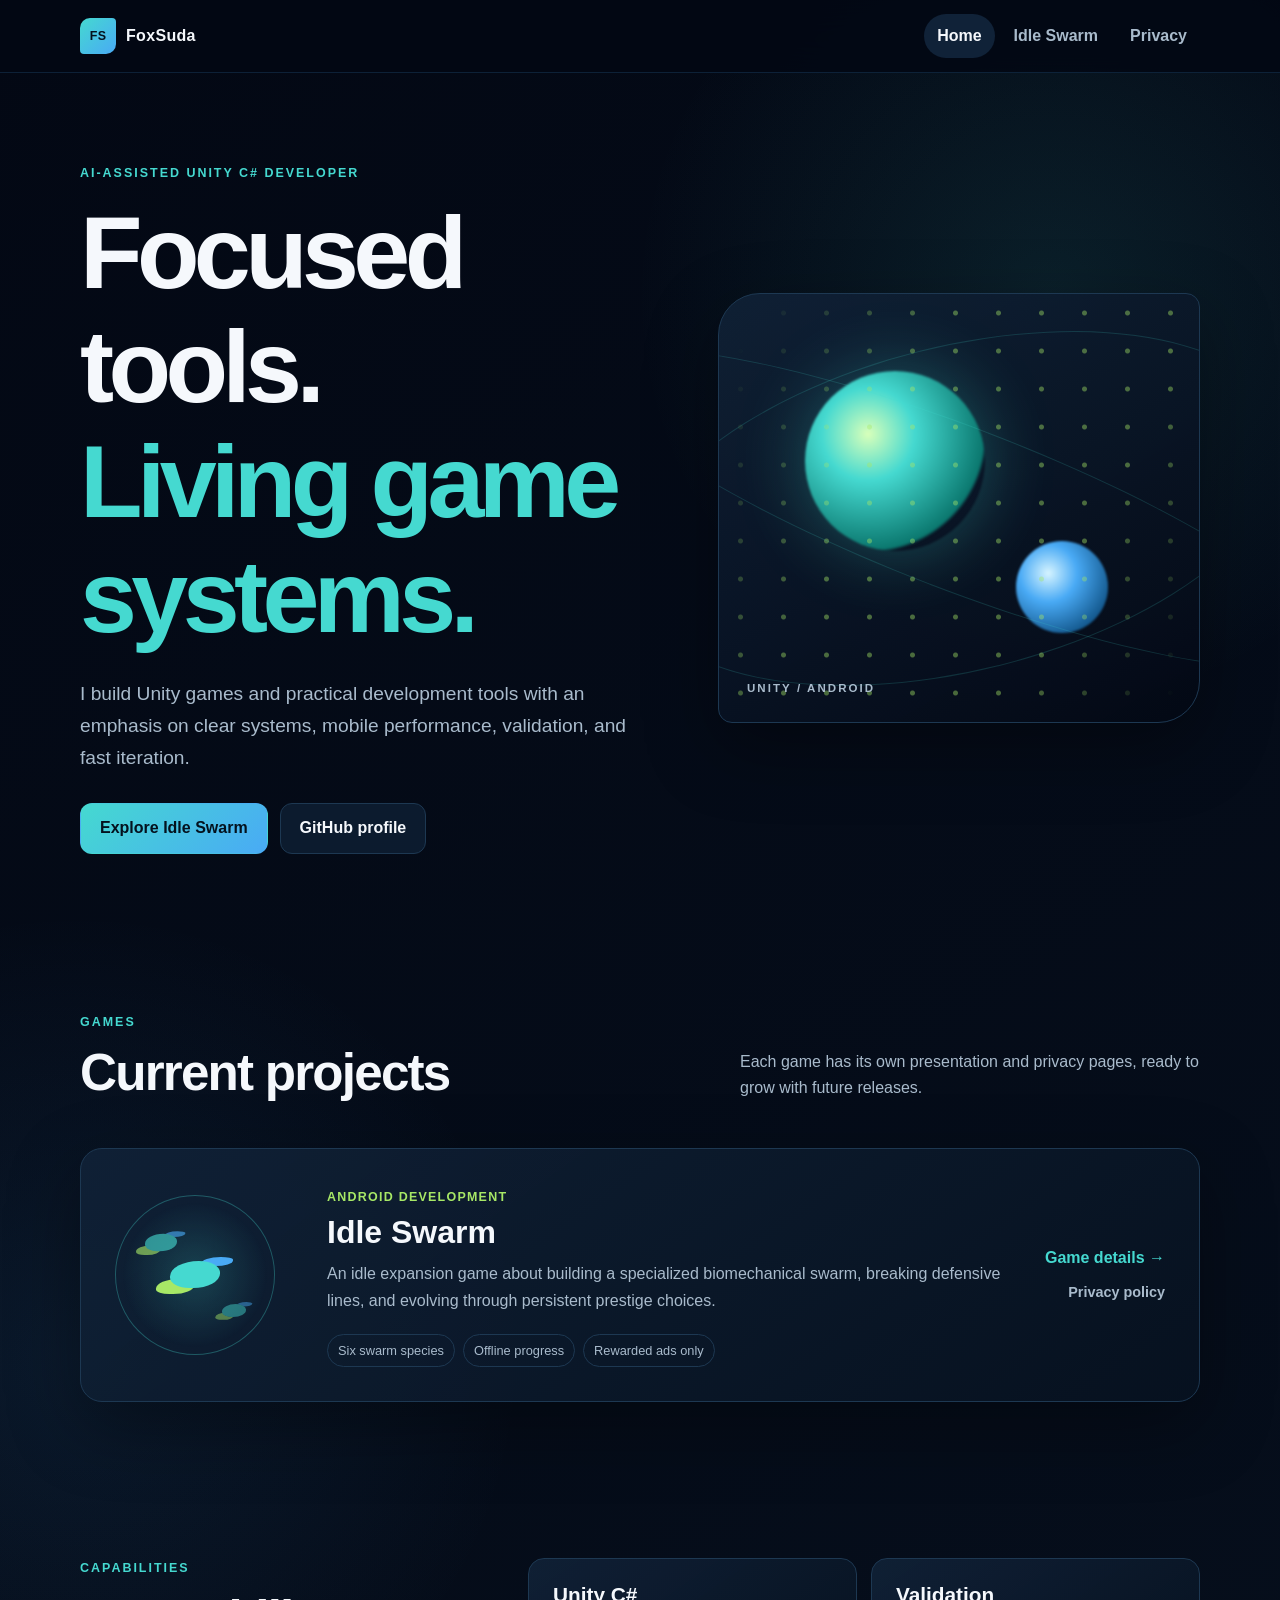
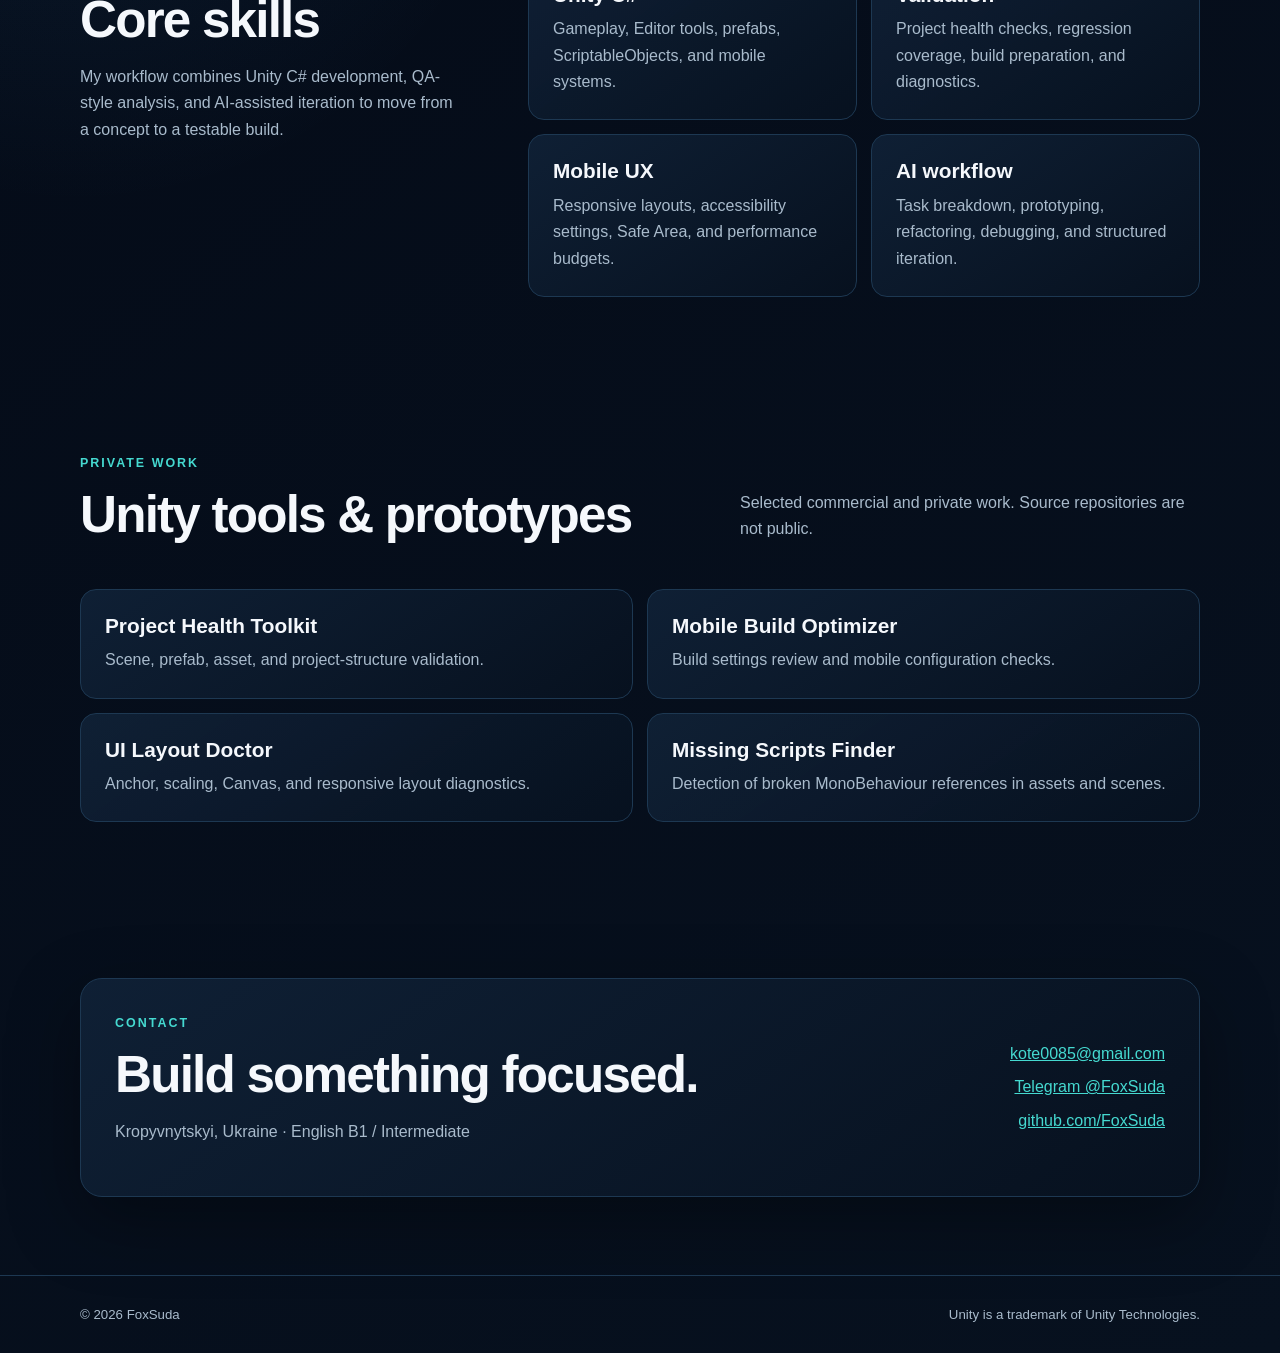
==== commit 071ead46: "Add Idle Swarm game and privacy pages" ====
--- a/index.html
+++ b/index.html
@@ -1,252 +1,135 @@
-<!DOCTYPE html>
+<!doctype html>
 <html lang="en">
 <head>
-  <meta charset="UTF-8" />
-  <meta name="viewport" content="width=device-width, initial-scale=1.0" />
-  <meta
-    name="description"
-    content="FoxSuda — AI-assisted Unity C# developer focused on Unity Editor tools, project validation utilities, mobile optimization, UI diagnostics, and procedural generation."
-  />
-  <title>FoxSuda | AI-Assisted Unity C# Developer</title>
+  <meta charset="utf-8">
+  <meta name="viewport" content="width=device-width, initial-scale=1">
+  <meta name="description" content="FoxSuda builds focused Unity tools and games, including Idle Swarm for Android.">
+  <meta property="og:title" content="FoxSuda | Unity Developer">
+  <meta property="og:description" content="Unity tools, mobile games, and AI-assisted development.">
+  <meta property="og:type" content="website">
+  <meta property="og:url" content="https://foxsuda.github.io/">
+  <title>FoxSuda | Unity Developer</title>
+  <link rel="stylesheet" href="/assets/site.css">
+</head>
+<body>
+  <a class="skip-link" href="#main">Skip to content</a>
+  <header class="site-header">
+    <div class="shell nav-wrap">
+      <a class="brand" href="/" aria-label="FoxSuda home">
+        <span class="brand-mark" aria-hidden="true">FS</span>
+        <span>FoxSuda</span>
+      </a>
+      <nav aria-label="Primary navigation">
+        <a aria-current="page" href="/">Home</a>
+        <a href="/games/idle-swarm/">Idle Swarm</a>
+        <a href="/privacy/idle-swarm/">Privacy</a>
+      </nav>
+    </div>
+  </header>
 
-  <style>
-    body {
-      margin: 0;
-      font-family: Arial, sans-serif;
-      background: #0f172a;
-      color: #e5e7eb;
-      line-height: 1.6;
-    }
-
-    .container {
-      max-width: 980px;
-      margin: 0 auto;
-      padding: 64px 24px;
-    }
-
-    .hero {
-      margin-bottom: 56px;
-    }
-
-    .tag {
-      color: #38bdf8;
-      font-size: 14px;
-      text-transform: uppercase;
-      letter-spacing: 0.12em;
-      font-weight: bold;
-    }
-
-    h1 {
-      font-size: 48px;
-      margin: 12px 0;
-      color: #ffffff;
-    }
-
-    h2 {
-      color: #ffffff;
-      margin-top: 0;
-    }
-
-    h3 {
-      color: #ffffff;
-      margin-bottom: 8px;
-    }
-
-    p {
-      color: #cbd5e1;
-      max-width: 760px;
-    }
-
-    .card {
-      background: #111827;
-      border: 1px solid #1f2937;
-      border-radius: 16px;
-      padding: 28px;
-      margin-bottom: 24px;
-    }
-
-    .grid {
-      display: grid;
-      grid-template-columns: repeat(auto-fit, minmax(240px, 1fr));
-      gap: 16px;
-      margin-top: 20px;
-    }
-
-    .item {
-      background: #020617;
-      border: 1px solid #1e293b;
-      border-radius: 12px;
-      padding: 18px;
-    }
-
-    .item strong {
-      color: #ffffff;
-    }
-
-    a {
-      color: #38bdf8;
-      text-decoration: none;
-    }
-
-    a:hover {
-      text-decoration: underline;
-    }
-
-    .footer {
-      margin-top: 48px;
-      color: #94a3b8;
-      font-size: 14px;
-    }
-  </style>
-</head>
-
-<body>
-  <main class="container">
-    <section class="hero">
-      <div class="tag">AI-Assisted Unity C# Developer</div>
-      <h1>FoxSuda</h1>
-
-      <p>
-        I build small, focused Unity C# tools and prototypes with an AI-assisted
-        development workflow. My main focus is Unity Editor utilities, project
-        validation, workflow automation, mobile build preparation, UI diagnostics,
-        and procedural generation.
-      </p>
-
-      <p>
-        I use tools such as Codex, Antigravity, and ChatGPT to prototype faster,
-        iterate on C# code, structure tasks, debug issues, and improve Unity
-        development workflows.
-      </p>
-    </section>
-
-    <section class="card">
-      <h2>Core Skills</h2>
-
-      <div class="grid">
-        <div class="item">
-          <strong>Unity C# Development</strong>
-          <p>
-            Unity Editor tools, C# scripting, project utilities, scene logic,
-            components, prefabs, ScriptableObjects, and basic gameplay systems.
-          </p>
+  <main id="main">
+    <section class="hero shell">
+      <div>
+        <p class="eyebrow">AI-assisted Unity C# developer</p>
+        <h1>Focused tools.<br><span>Living game systems.</span></h1>
+        <p class="lede">
+          I build Unity games and practical development tools with an emphasis on
+          clear systems, mobile performance, validation, and fast iteration.
+        </p>
+        <div class="actions">
+          <a class="button primary" href="/games/idle-swarm/">Explore Idle Swarm</a>
+          <a class="button secondary" href="https://github.com/FoxSuda">GitHub profile</a>
         </div>
-
-        <div class="item">
-          <strong>AI-Assisted Development</strong>
-          <p>
-            Vibe-coding workflow with Codex, Antigravity, and ChatGPT:
-            task breakdown, code generation, refactoring, debugging, and fast
-            prototype iteration.
-          </p>
-        </div>
-
-        <div class="item">
-          <strong>QA & Troubleshooting</strong>
-          <p>
-            Test cases, checklists, bug reports, expected / actual result,
-            issue reproduction, project validation, and structured problem analysis.
-          </p>
-        </div>
-
-        <div class="item">
-          <strong>Technical Basics</strong>
-          <p>
-            Web basics, HTTP/API concepts, JSON, SQL basics, client-server logic,
-            technical documentation, and English B1 / Intermediate.
-          </p>
-        </div>
+      </div>
+      <div class="hero-art" aria-label="Abstract swarm visualization">
+        <div class="orb orb-a"></div>
+        <div class="orb orb-b"></div>
+        <div class="swarm-lines" aria-hidden="true"></div>
+        <span class="hero-label">UNITY / ANDROID</span>
       </div>
     </section>
 
-    <section class="card">
-      <h2>Private / Commercial Unity Projects</h2>
+    <section class="section shell" aria-labelledby="games-title">
+      <div class="section-heading">
+        <div>
+          <p class="eyebrow">Games</p>
+          <h2 id="games-title">Current projects</h2>
+        </div>
+        <p>Each game has its own presentation and privacy pages, ready to grow with future releases.</p>
+      </div>
+      <article class="game-card">
+        <div class="game-emblem" aria-hidden="true">
+          <span></span><span></span><span></span>
+        </div>
+        <div>
+          <p class="status">Android development</p>
+          <h3>Idle Swarm</h3>
+          <p>
+            An idle expansion game about building a specialized biomechanical swarm,
+            breaking defensive lines, and evolving through persistent prestige choices.
+          </p>
+          <ul class="tags" aria-label="Idle Swarm features">
+            <li>Six swarm species</li>
+            <li>Offline progress</li>
+            <li>Rewarded ads only</li>
+          </ul>
+        </div>
+        <div class="card-links">
+          <a class="text-link" href="/games/idle-swarm/">Game details <span aria-hidden="true">→</span></a>
+          <a class="text-link muted" href="/privacy/idle-swarm/">Privacy policy</a>
+        </div>
+      </article>
+    </section>
 
-      <p>
-        Selected private Unity C# tools and prototypes. Source code and repositories
-        are not public, but the projects reflect my practical work with Unity Editor
-        utilities, workflow automation, validation tools, mobile optimization, UI
-        diagnostics, and procedural generation.
-      </p>
-
-      <div class="grid">
-        <div class="item">
-          <h3>Unity Project Health Toolkit</h3>
-          <p>
-            A Unity Editor toolkit for project validation, issue scanning, cleanup
-            workflows, and detecting common problems in scenes, prefabs, assets,
-            and project structure.
-          </p>
-        </div>
-
-        <div class="item">
-          <h3>Mobile Build Optimizer</h3>
-          <p>
-            A Unity utility focused on mobile build preparation, optimization checks,
-            project settings review, and identifying potential performance or
-            configuration issues before building.
-          </p>
-        </div>
-
-        <div class="item">
-          <h3>UI Layout Doctor</h3>
-          <p>
-            A Unity UI diagnostic tool for checking layout issues, anchors, scaling,
-            Canvas setup, responsive behavior, and common UI configuration mistakes.
-          </p>
-        </div>
-
-        <div class="item">
-          <h3>Missing Scripts Finder</h3>
-          <p>
-            A focused Unity Editor tool for locating GameObjects, prefabs, and scenes
-            that contain missing MonoBehaviour scripts or broken script references.
-          </p>
-        </div>
-
-        <div class="item">
-          <h3>VideoGenerationBase3D</h3>
-          <p>
-            A Unity 3D procedural generation base focused on generating scenes,
-            objects, layouts, and visual structures through code-driven systems.
-          </p>
-        </div>
+    <section class="section shell two-column" aria-labelledby="skills-title">
+      <div>
+        <p class="eyebrow">Capabilities</p>
+        <h2 id="skills-title">Core skills</h2>
+        <p>
+          My workflow combines Unity C# development, QA-style analysis, and
+          AI-assisted iteration to move from a concept to a testable build.
+        </p>
+      </div>
+      <div class="mini-grid">
+        <article class="mini-card"><h3>Unity C#</h3><p>Gameplay, Editor tools, prefabs, ScriptableObjects, and mobile systems.</p></article>
+        <article class="mini-card"><h3>Validation</h3><p>Project health checks, regression coverage, build preparation, and diagnostics.</p></article>
+        <article class="mini-card"><h3>Mobile UX</h3><p>Responsive layouts, accessibility settings, Safe Area, and performance budgets.</p></article>
+        <article class="mini-card"><h3>AI workflow</h3><p>Task breakdown, prototyping, refactoring, debugging, and structured iteration.</p></article>
       </div>
     </section>
 
-    <section class="card">
-      <h2>What I Create</h2>
-
-      <p>
-        I focus on compact Unity tools that solve practical workflow problems:
-        project validation, editor automation, cleanup helpers, debugging tools,
-        build preparation utilities, UI diagnostics, and procedural generation
-        prototypes.
-      </p>
-
-      <p>
-        My approach combines Unity C# development, QA-style thinking, and
-        AI-assisted iteration to move from idea to working prototype faster.
-      </p>
+    <section class="section shell" aria-labelledby="tools-title">
+      <div class="section-heading">
+        <div><p class="eyebrow">Private work</p><h2 id="tools-title">Unity tools & prototypes</h2></div>
+        <p>Selected commercial and private work. Source repositories are not public.</p>
+      </div>
+      <div class="project-grid">
+        <article class="mini-card"><h3>Project Health Toolkit</h3><p>Scene, prefab, asset, and project-structure validation.</p></article>
+        <article class="mini-card"><h3>Mobile Build Optimizer</h3><p>Build settings review and mobile configuration checks.</p></article>
+        <article class="mini-card"><h3>UI Layout Doctor</h3><p>Anchor, scaling, Canvas, and responsive layout diagnostics.</p></article>
+        <article class="mini-card"><h3>Missing Scripts Finder</h3><p>Detection of broken MonoBehaviour references in assets and scenes.</p></article>
+      </div>
     </section>
 
-    <section class="card">
-      <h2>Contact</h2>
+    <section class="section shell contact-card" aria-labelledby="contact-title">
+      <div>
+        <p class="eyebrow">Contact</p>
+        <h2 id="contact-title">Build something focused.</h2>
+        <p>Kropyvnytskyi, Ukraine · English B1 / Intermediate</p>
+      </div>
+      <div class="contact-links">
+        <a href="mailto:kote0085@gmail.com">kote0085@gmail.com</a>
+        <a href="https://t.me/FoxSuda">Telegram @FoxSuda</a>
+        <a href="https://github.com/FoxSuda">github.com/FoxSuda</a>
+      </div>
+    </section>
+  </main>
 
-      <p>
-        Location: Kropyvnytskyi, Ukraine
-        <br />
-        Email: <a href="mailto:kote0085@gmail.com">kote0085@gmail.com</a>
-        <br />
-        Telegram: <a href="https://t.me/FoxSuda" target="_blank" rel="noopener noreferrer">@FoxSuda</a>
-        <br />
-        GitHub: <a href="https://github.com/FoxSuda" target="_blank" rel="noopener noreferrer">github.com/FoxSuda</a>
-      </p>
-    </section>
-
-    <div class="footer">
-      © 2026 FoxSuda. Unity is a trademark of Unity Technologies.
+  <footer class="site-footer">
+    <div class="shell">
+      <span>© 2026 FoxSuda</span>
+      <span>Unity is a trademark of Unity Technologies.</span>
     </div>
-  </main>
+  </footer>
 </body>
 </html>
--- a/assets/site.css
+++ b/assets/site.css
@@ -0,0 +1,143 @@
+:root {
+  color-scheme: dark;
+  --bg: #07111f;
+  --bg-deep: #030814;
+  --surface: #0c1929;
+  --surface-soft: #102238;
+  --line: #1d3852;
+  --text: #f5f8fc;
+  --muted: #a9bbcc;
+  --cyan: #45d9d0;
+  --sky: #49aaf5;
+  --lime: #a7e866;
+  --shadow: 0 24px 70px rgba(0, 0, 0, .34);
+  --radius: 22px;
+}
+
+* { box-sizing: border-box; }
+html { scroll-behavior: smooth; }
+body {
+  margin: 0;
+  min-width: 280px;
+  font-family: "Segoe UI", "Aptos", sans-serif;
+  color: var(--text);
+  background:
+    radial-gradient(circle at 82% 10%, rgba(69, 217, 208, .1), transparent 26rem),
+    radial-gradient(circle at 6% 46%, rgba(73, 170, 245, .09), transparent 28rem),
+    linear-gradient(145deg, var(--bg-deep), var(--bg));
+  line-height: 1.65;
+}
+a { color: inherit; }
+.shell { width: min(1120px, calc(100% - 40px)); margin-inline: auto; }
+.skip-link { position: fixed; left: 1rem; top: -5rem; z-index: 20; padding: .7rem 1rem; background: var(--text); color: var(--bg); border-radius: 10px; }
+.skip-link:focus { top: 1rem; }
+.site-header { position: sticky; top: 0; z-index: 10; border-bottom: 1px solid rgba(73, 170, 245, .16); background: rgba(3, 8, 20, .84); backdrop-filter: blur(18px); }
+.nav-wrap { min-height: 72px; display: flex; align-items: center; justify-content: space-between; gap: 24px; }
+.brand { display: inline-flex; align-items: center; gap: 10px; text-decoration: none; font-weight: 800; letter-spacing: .02em; }
+.brand-mark { display: grid; place-items: center; width: 36px; height: 36px; border-radius: 10px 4px 10px 4px; color: #04121e; background: linear-gradient(135deg, var(--cyan), var(--sky)); font-size: .78rem; }
+nav { display: flex; gap: 6px; }
+nav a { padding: 9px 13px; border-radius: 999px; color: var(--muted); text-decoration: none; font-weight: 650; }
+nav a:hover, nav a:focus-visible, nav a[aria-current="page"] { color: var(--text); background: var(--surface-soft); }
+.hero { min-height: 640px; display: grid; grid-template-columns: 1.08fr .92fr; align-items: center; gap: 72px; padding-block: 90px 80px; }
+.eyebrow { margin: 0 0 12px; color: var(--cyan); font-size: .78rem; font-weight: 800; letter-spacing: .16em; text-transform: uppercase; }
+h1, h2, h3 { margin-top: 0; line-height: 1.12; }
+h1 { max-width: 760px; margin-bottom: 24px; font-size: clamp(3.2rem, 8vw, 6.4rem); letter-spacing: -.055em; }
+h1 span { color: var(--cyan); }
+h2 { margin-bottom: 16px; font-size: clamp(2rem, 4vw, 3.2rem); letter-spacing: -.035em; }
+h3 { margin-bottom: 10px; font-size: 1.3rem; }
+p { margin-top: 0; color: var(--muted); }
+.lede { max-width: 650px; font-size: 1.2rem; }
+.actions { display: flex; flex-wrap: wrap; gap: 12px; margin-top: 30px; }
+.button { display: inline-flex; min-height: 48px; align-items: center; justify-content: center; padding: 11px 19px; border: 1px solid var(--line); border-radius: 12px; text-decoration: none; font-weight: 750; }
+.button.primary { border-color: transparent; color: #04121e; background: linear-gradient(135deg, var(--cyan), var(--sky)); }
+.button.secondary { background: rgba(16, 34, 56, .72); }
+.button:hover, .button:focus-visible { transform: translateY(-2px); box-shadow: 0 12px 30px rgba(0, 0, 0, .24); }
+.hero-art { position: relative; min-height: 430px; overflow: hidden; border: 1px solid var(--line); border-radius: 42px 14px 42px 14px; background: linear-gradient(150deg, rgba(16, 34, 56, .88), rgba(3, 8, 20, .9)); box-shadow: var(--shadow); isolation: isolate; }
+.hero-art::before, .hero-art::after { content: ""; position: absolute; inset: 12% -20%; border: 1px solid rgba(69, 217, 208, .17); border-radius: 50%; transform: rotate(-14deg); }
+.hero-art::after { inset: 31% -31%; transform: rotate(21deg); }
+.orb { position: absolute; border-radius: 50%; filter: blur(1px); }
+.orb-a { width: 180px; height: 180px; left: 18%; top: 18%; background: radial-gradient(circle at 35% 35%, #d8ffba, var(--cyan) 28%, #0b786f 70%, transparent 72%); box-shadow: 0 0 70px rgba(69, 217, 208, .32); }
+.orb-b { width: 92px; height: 92px; right: 19%; bottom: 21%; background: radial-gradient(circle at 35% 35%, #d6f4ff, var(--sky) 34%, #155b91 75%); }
+.swarm-lines { position: absolute; inset: 0; opacity: .42; background-image: radial-gradient(circle, var(--lime) 0 2px, transparent 3px); background-size: 43px 38px; mask-image: linear-gradient(115deg, transparent 6%, #000 35%, #000 72%, transparent 95%); }
+.hero-label { position: absolute; left: 28px; bottom: 24px; color: var(--muted); font-size: .72rem; font-weight: 800; letter-spacing: .18em; }
+.section { padding-block: 78px; }
+.section-heading { display: flex; justify-content: space-between; align-items: end; gap: 40px; margin-bottom: 30px; }
+.section-heading > p { max-width: 460px; }
+.game-card, .mini-card, .contact-card, .policy-card {
+  border: 1px solid var(--line);
+  background: linear-gradient(145deg, rgba(16, 34, 56, .88), rgba(7, 17, 31, .94));
+  box-shadow: var(--shadow);
+}
+.game-card { display: grid; grid-template-columns: 180px 1fr auto; gap: 32px; align-items: center; padding: 34px; border-radius: var(--radius); }
+.game-card h3 { font-size: 2rem; }
+.game-emblem { position: relative; display: grid; place-items: center; width: 160px; aspect-ratio: 1; border-radius: 50%; border: 1px solid rgba(69, 217, 208, .32); background: radial-gradient(circle, rgba(69, 217, 208, .2), transparent 65%); }
+.game-emblem span { position: absolute; width: 50px; height: 27px; border-radius: 60% 44% 56% 40%; background: var(--cyan); box-shadow: -20px 12px 0 -6px var(--lime), 22px -13px 0 -9px var(--sky); }
+.game-emblem span:nth-child(2) { transform: translate(-34px, -32px) scale(.64); opacity: .62; }
+.game-emblem span:nth-child(3) { transform: translate(39px, 36px) scale(.48); opacity: .46; }
+.status { display: inline-block; margin-bottom: 8px; color: var(--lime); font-size: .78rem; font-weight: 800; letter-spacing: .1em; text-transform: uppercase; }
+.tags { display: flex; flex-wrap: wrap; gap: 8px; padding: 0; margin: 20px 0 0; list-style: none; }
+.tags li { padding: 5px 10px; border: 1px solid var(--line); border-radius: 999px; color: var(--muted); font-size: .8rem; }
+.card-links { display: grid; gap: 10px; justify-items: end; }
+.text-link { color: var(--cyan); font-weight: 750; text-decoration: none; }
+.text-link:hover { text-decoration: underline; }
+.text-link.muted { color: var(--muted); font-size: .9rem; }
+.two-column { display: grid; grid-template-columns: .72fr 1.28fr; gap: 70px; align-items: start; }
+.mini-grid, .project-grid { display: grid; grid-template-columns: repeat(2, minmax(0, 1fr)); gap: 14px; }
+.mini-card { padding: 24px; border-radius: 16px; box-shadow: none; }
+.mini-card p { margin-bottom: 0; }
+.contact-card { display: flex; justify-content: space-between; gap: 40px; margin-block: 78px; padding: 34px; border-radius: var(--radius); }
+.contact-links { display: grid; justify-items: end; align-content: center; gap: 7px; }
+.contact-links a { color: var(--cyan); }
+.site-footer { border-top: 1px solid var(--line); color: var(--muted); font-size: .83rem; }
+.site-footer .shell { display: flex; justify-content: space-between; gap: 24px; padding-block: 28px; }
+.page-hero { padding-block: 86px 38px; }
+.page-hero h1 { max-width: 880px; font-size: clamp(3rem, 7vw, 5.8rem); }
+.page-hero .lede { max-width: 760px; }
+.fact-grid { display: grid; grid-template-columns: repeat(3, 1fr); gap: 14px; margin-top: 38px; }
+.fact { padding: 18px; border-left: 2px solid var(--cyan); background: rgba(16, 34, 56, .56); }
+.fact strong { display: block; margin-bottom: 4px; }
+.feature-list { display: grid; grid-template-columns: repeat(2, minmax(0, 1fr)); gap: 14px; padding: 0; list-style: none; }
+.feature-list li { min-height: 120px; padding: 24px; border: 1px solid var(--line); border-radius: 16px; background: rgba(12, 25, 41, .72); }
+.feature-list strong { display: block; margin-bottom: 6px; color: var(--text); }
+.policy-wrap { display: grid; grid-template-columns: 230px 1fr; gap: 42px; align-items: start; padding-block: 54px 90px; }
+.policy-nav { position: sticky; top: 96px; display: grid; gap: 8px; }
+.policy-nav a { color: var(--muted); font-size: .9rem; text-decoration: none; }
+.policy-nav a:hover { color: var(--cyan); }
+.policy-card { padding: clamp(24px, 5vw, 54px); border-radius: var(--radius); }
+.policy-card section + section { margin-top: 44px; padding-top: 42px; border-top: 1px solid var(--line); }
+.policy-card h2 { font-size: 1.65rem; }
+.policy-card li { margin-bottom: 9px; color: var(--muted); }
+.notice { padding: 18px 20px; border-left: 3px solid var(--lime); background: rgba(167, 232, 102, .08); color: var(--muted); }
+
+@media (max-width: 820px) {
+  .hero { min-height: 0; grid-template-columns: 1fr; gap: 44px; padding-top: 68px; }
+  .hero-art { min-height: 340px; }
+  .section-heading, .contact-card { align-items: start; flex-direction: column; }
+  .game-card { grid-template-columns: 120px 1fr; }
+  .game-emblem { width: 110px; }
+  .card-links { grid-column: 1 / -1; justify-items: start; }
+  .two-column { grid-template-columns: 1fr; gap: 28px; }
+  .fact-grid { grid-template-columns: 1fr; }
+  .policy-wrap { grid-template-columns: 1fr; }
+  .policy-nav { position: static; grid-template-columns: repeat(2, 1fr); }
+  .contact-links { justify-items: start; }
+}
+
+@media (max-width: 590px) {
+  .shell { width: min(100% - 28px, 1120px); }
+  .nav-wrap { align-items: flex-start; flex-direction: column; padding-block: 14px; }
+  nav { width: 100%; overflow-x: auto; }
+  nav a { white-space: nowrap; }
+  .hero { padding-top: 52px; }
+  .hero-art { min-height: 285px; }
+  .section { padding-block: 54px; }
+  .game-card { grid-template-columns: 1fr; padding: 24px; }
+  .mini-grid, .project-grid, .feature-list { grid-template-columns: 1fr; }
+  .policy-nav { grid-template-columns: 1fr; }
+  .site-footer .shell { flex-direction: column; }
+}
+
+@media (prefers-reduced-motion: reduce) {
+  html { scroll-behavior: auto; }
+  *, *::before, *::after { transition-duration: .01ms !important; }
+}
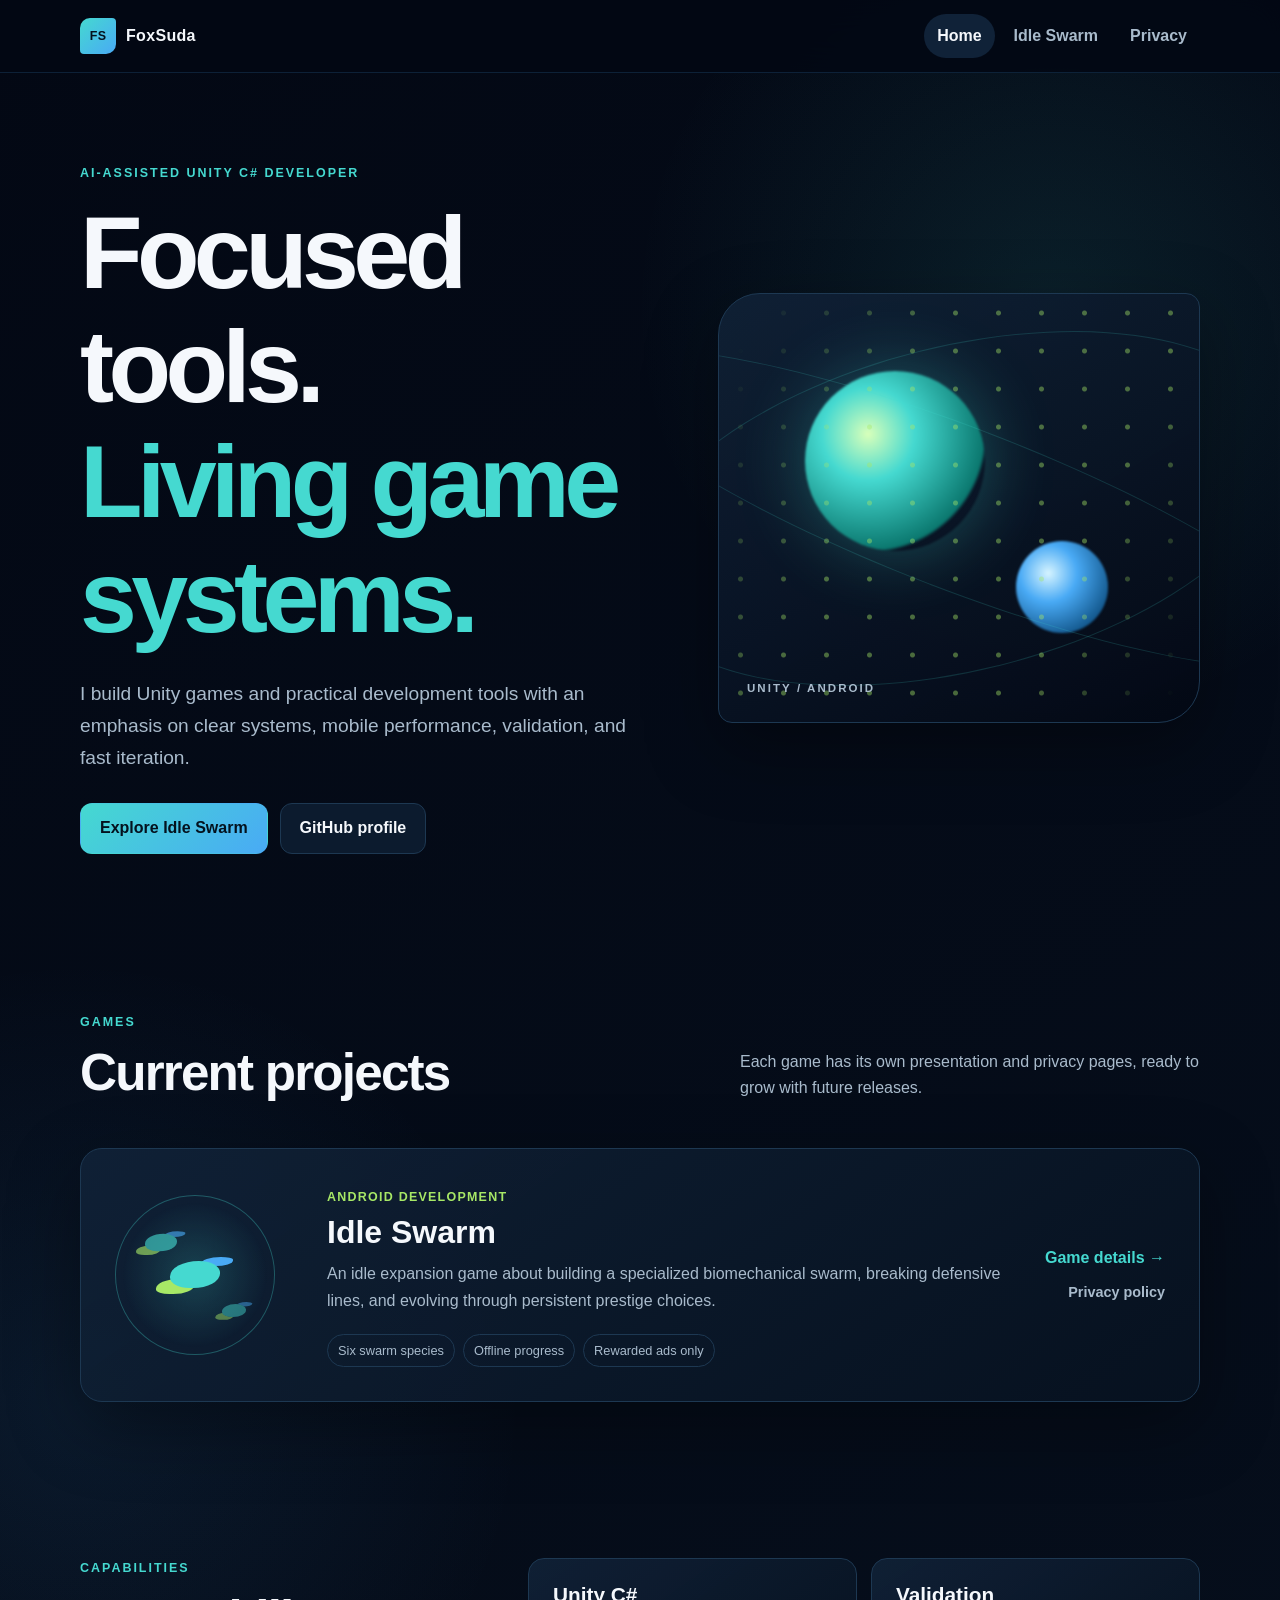
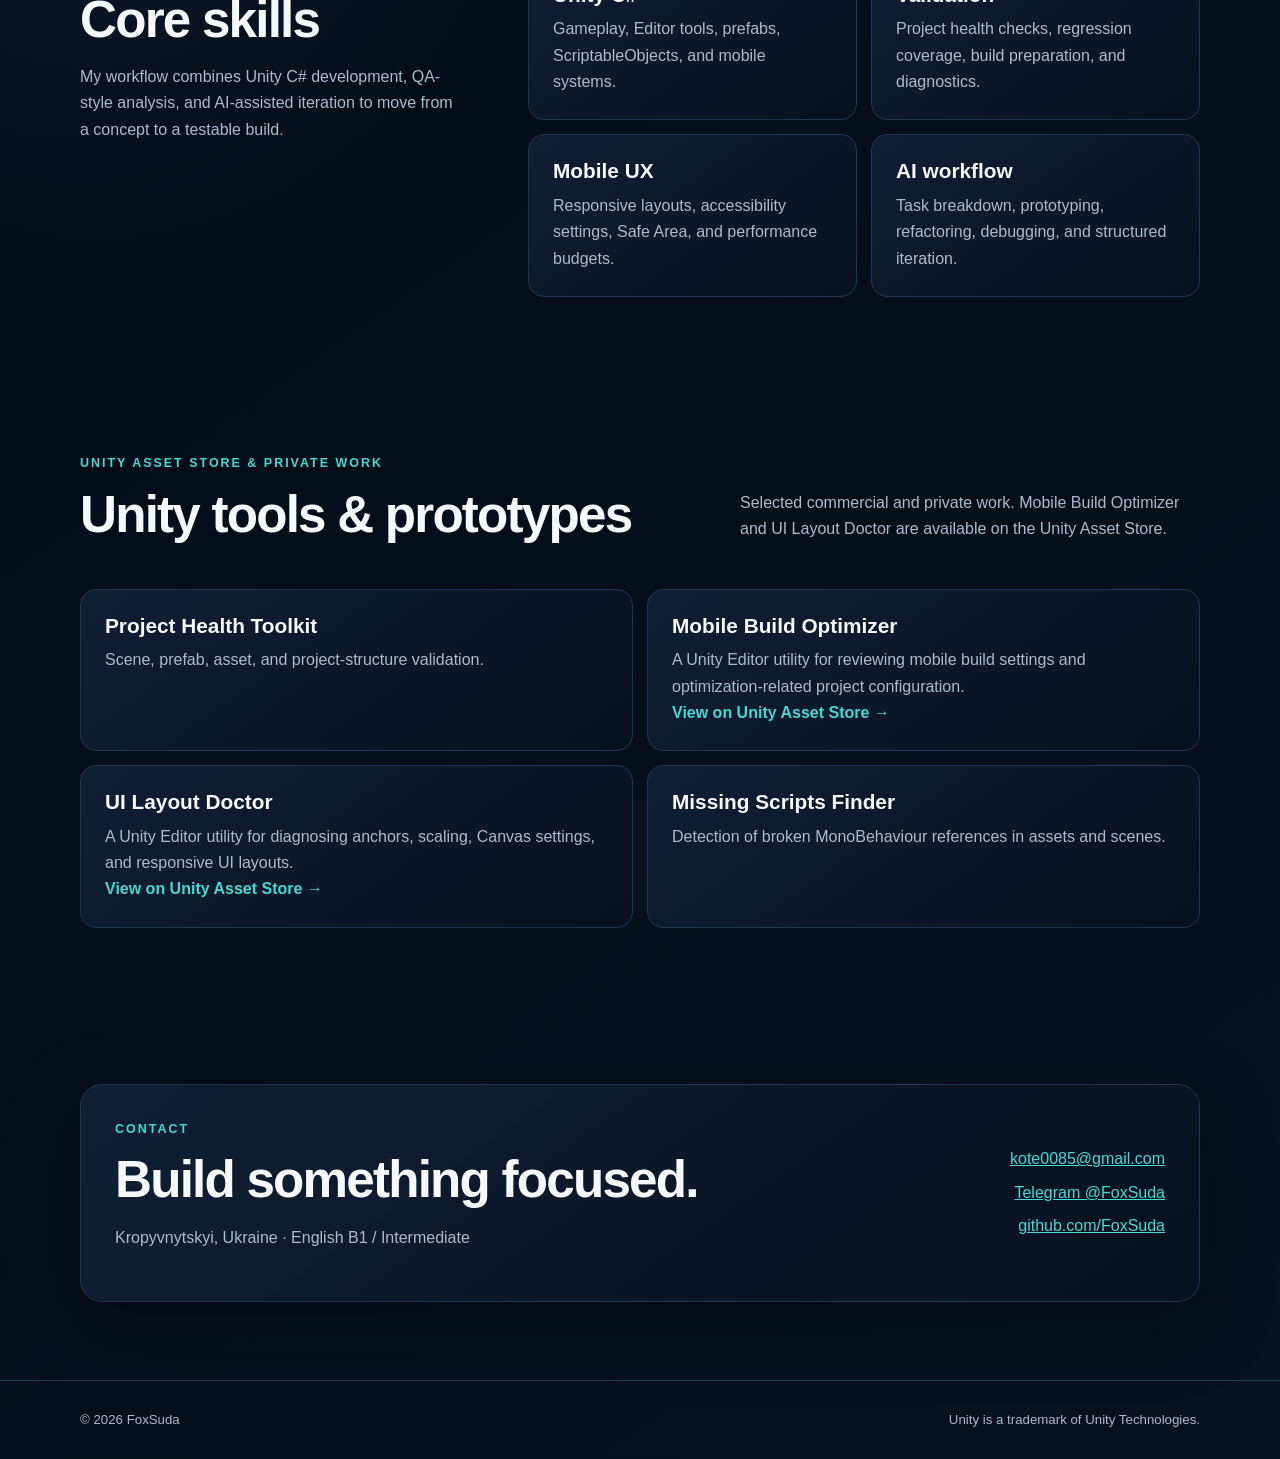
==== commit 402fb46f: "Add Unity Asset Store product links" ====
--- a/index.html
+++ b/index.html
@@ -100,13 +100,21 @@
 
     <section class="section shell" aria-labelledby="tools-title">
       <div class="section-heading">
-        <div><p class="eyebrow">Private work</p><h2 id="tools-title">Unity tools & prototypes</h2></div>
-        <p>Selected commercial and private work. Source repositories are not public.</p>
+        <div><p class="eyebrow">Unity Asset Store & private work</p><h2 id="tools-title">Unity tools & prototypes</h2></div>
+        <p>Selected commercial and private work. Mobile Build Optimizer and UI Layout Doctor are available on the Unity Asset Store.</p>
       </div>
       <div class="project-grid">
         <article class="mini-card"><h3>Project Health Toolkit</h3><p>Scene, prefab, asset, and project-structure validation.</p></article>
-        <article class="mini-card"><h3>Mobile Build Optimizer</h3><p>Build settings review and mobile configuration checks.</p></article>
-        <article class="mini-card"><h3>UI Layout Doctor</h3><p>Anchor, scaling, Canvas, and responsive layout diagnostics.</p></article>
+        <article class="mini-card">
+          <h3>Mobile Build Optimizer</h3>
+          <p>A Unity Editor utility for reviewing mobile build settings and optimization-related project configuration.</p>
+          <a class="text-link" href="https://assetstore.unity.com/packages/tools/utilities/mobile-build-optimizer-389280">View on Unity Asset Store <span aria-hidden="true">→</span></a>
+        </article>
+        <article class="mini-card">
+          <h3>UI Layout Doctor</h3>
+          <p>A Unity Editor utility for diagnosing anchors, scaling, Canvas settings, and responsive UI layouts.</p>
+          <a class="text-link" href="https://assetstore.unity.com/packages/tools/utilities/ui-layout-doctor-389650">View on Unity Asset Store <span aria-hidden="true">→</span></a>
+        </article>
         <article class="mini-card"><h3>Missing Scripts Finder</h3><p>Detection of broken MonoBehaviour references in assets and scenes.</p></article>
       </div>
     </section>
